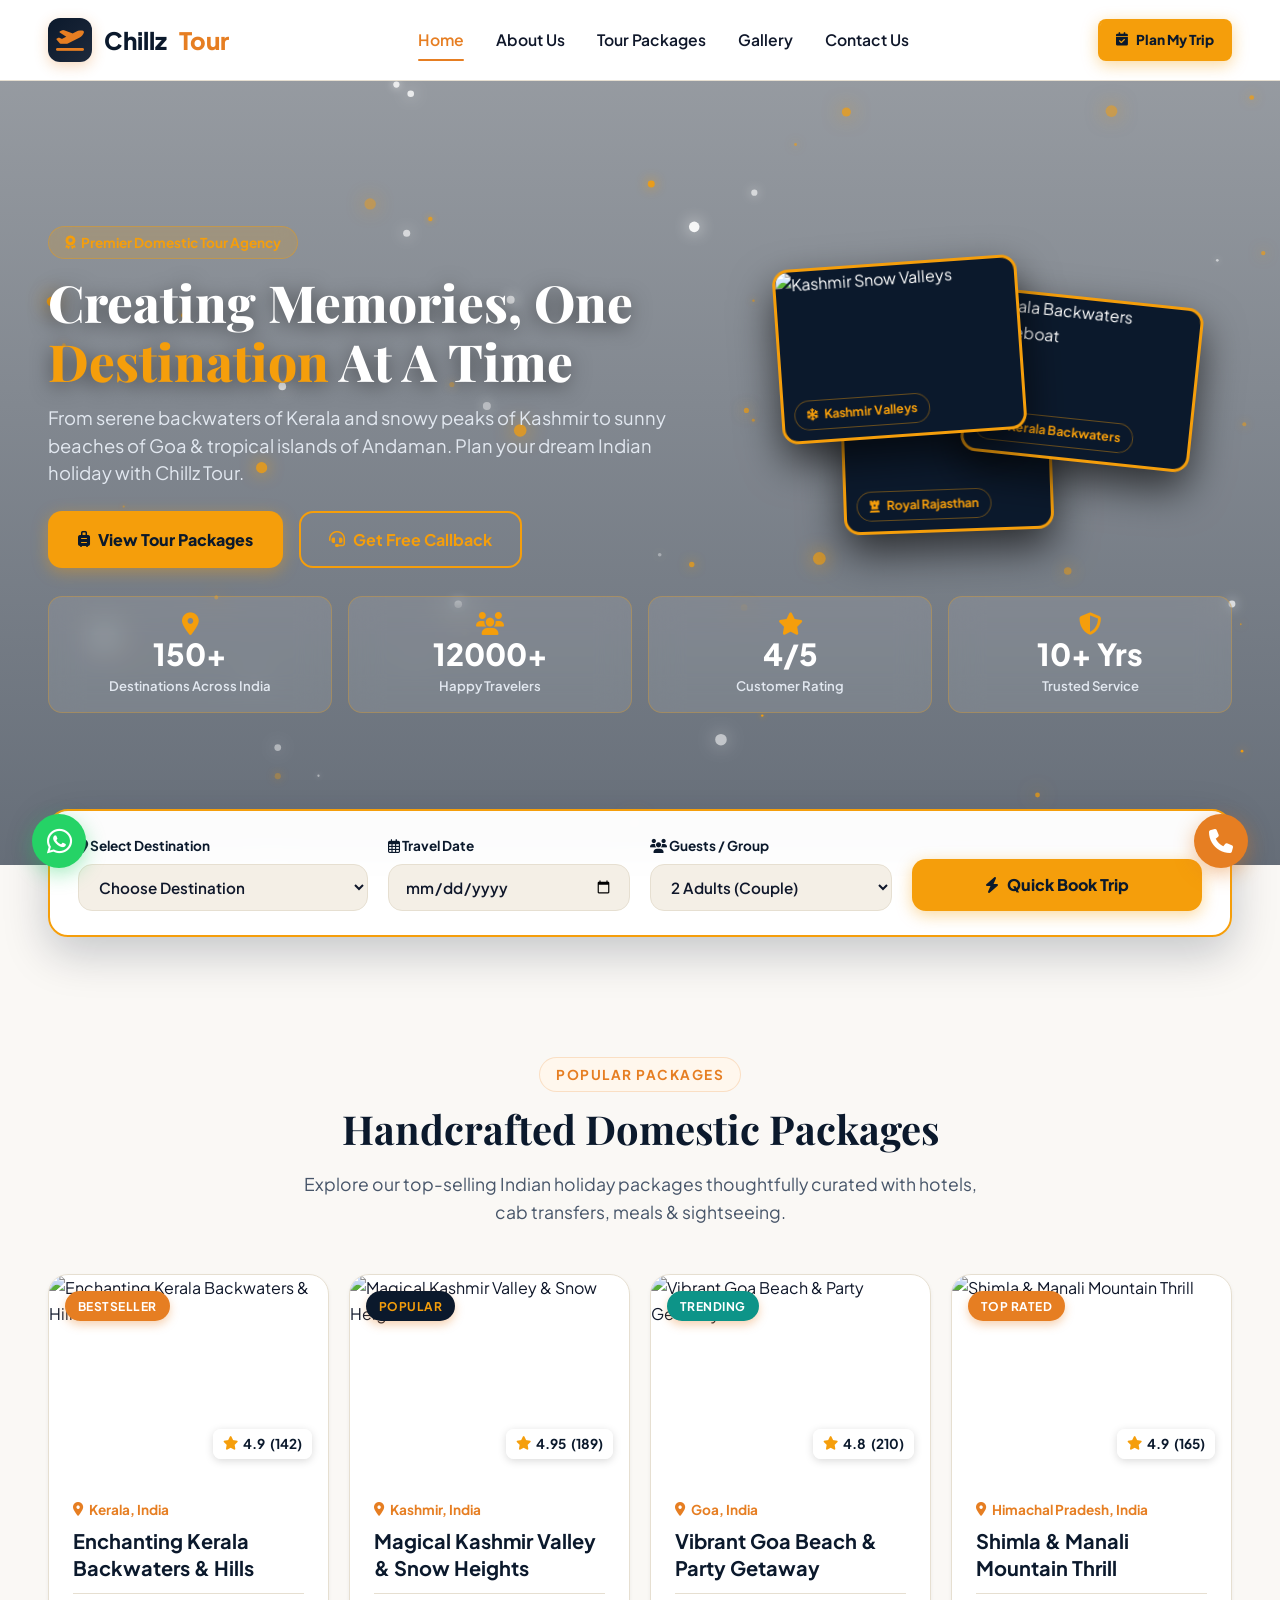
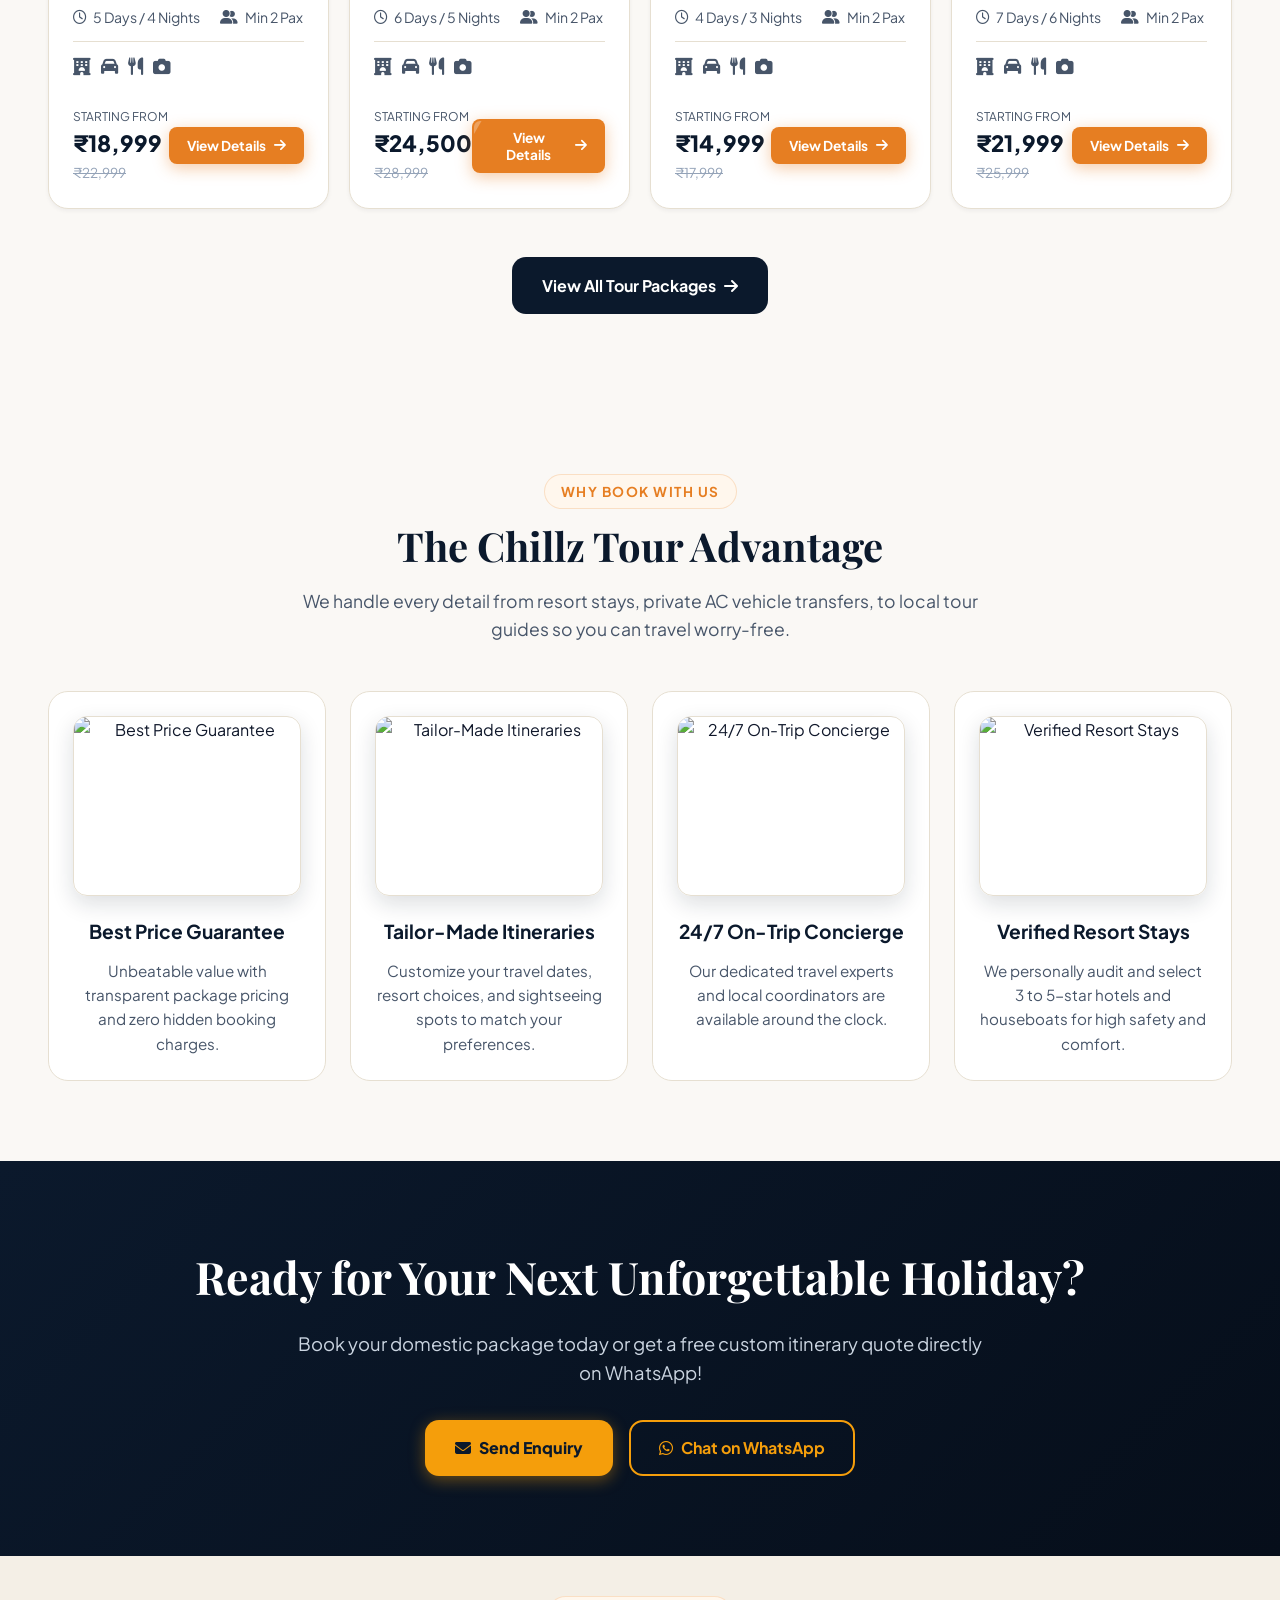
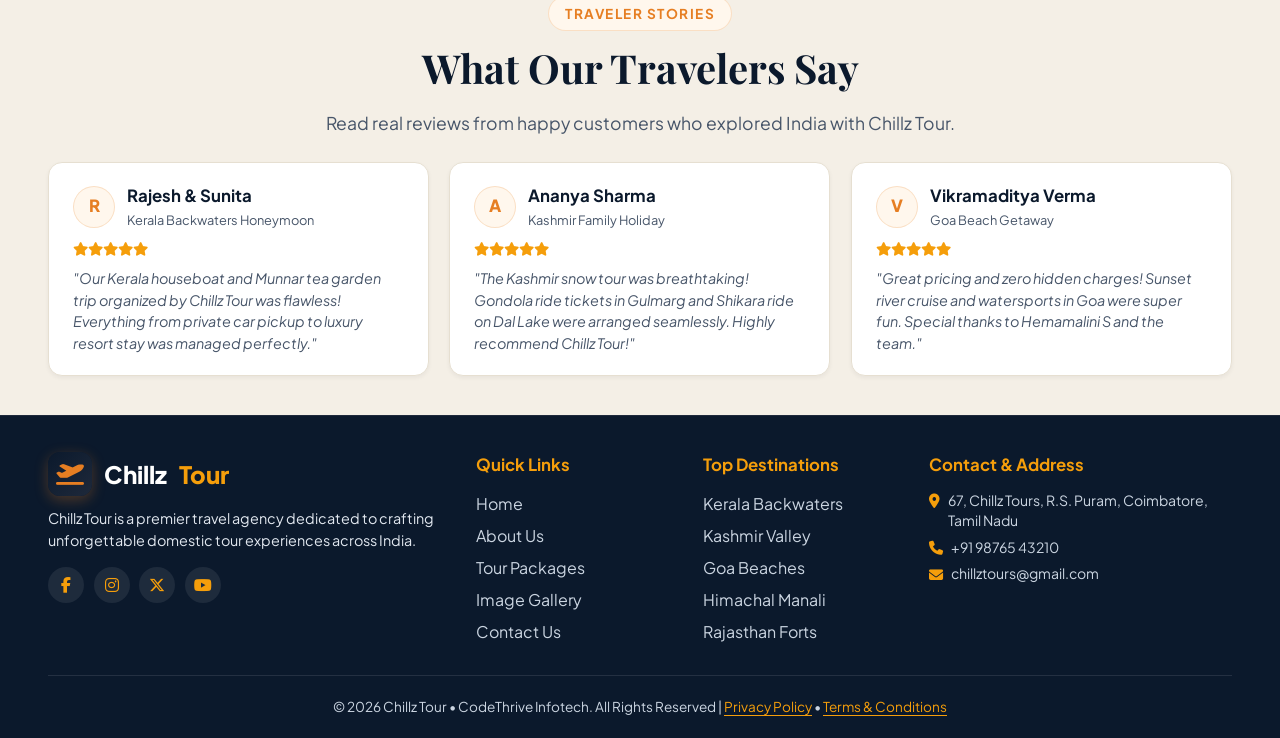
==== index.html @ 06afc02d "Initial commit: Chillz Tour website with responsive mobile layout updates" ====
<!DOCTYPE html>
<html lang="en">
<head>
  <meta charset="UTF-8">
  <meta name="viewport" content="width=device-width, initial-scale=1.0">
  <title>Chillz Tour - Best Travel Agency for Domestic Tour Packages</title>
  <meta name="description" content="Book customized domestic holiday packages in India with Chillz Tour. Explore Kerala, Kashmir, Goa, Himachal, Rajasthan & Andaman with expert guidance and transparent pricing.">
  
  <!-- Font Awesome Icons -->
  <link rel="stylesheet" href="https://cdnjs.cloudflare.com/ajax/libs/font-awesome/6.5.1/css/all.min.css">
  
  <!-- Animate.css for entrance animations -->
  <link rel="stylesheet" href="https://cdnjs.cloudflare.com/ajax/libs/animate.css/4.1.1/animate.min.css">
  
  <!-- AOS (Animate On Scroll) CSS -->
  <link rel="stylesheet" href="https://unpkg.com/aos@2.3.1/dist/aos.css">

  <!-- Stylesheet -->
  <link rel="stylesheet" href="css/styles.css">
</head>
<body>

  <!-- 2-Second Animated 3D Landing Screen / Preloader -->
  <div id="preloader" class="preloader">
    <div class="preloader-3d-bg">
      <div class="orb-3d orb-1"></div>
      <div class="orb-3d orb-2"></div>
      
      <!-- ✈️ Flying Aeroplane across Sky -->
      <div class="anim-sky-airplane">
        <i class="fa-solid fa-plane-up"></i>
        <div class="airplane-contrail"></div>
      </div>
    </div>

    <div class="preloader-content 3d-content-box">
      <!-- 3D Rotating Compass Emblem -->
      <div class="preloader-3d-emblem">
        <div class="ring-3d ring-1"></div>
        <div class="ring-3d ring-2"></div>
        <div class="preloader-icon-3d">
          <i class="fa-solid fa-compass"></i>
        </div>
      </div>

      <!-- Main Company Name Branding -->
      <div class="preloader-brand 3d-brand-text">Chillz<span>Tours</span></div>
      <div class="preloader-company-badge">
        <i class="fa-solid fa-award"></i> Chillz Tours Domestic Travel Agency
      </div>
      <p class="preloader-tagline">Crafting Incredible Domestic Holiday Experiences Across India</p>

      <!-- 3D Floating Mini Destination Badges -->
      <div class="preloader-3d-badges">
        <span class="badge-3d badge-kerala"><i class="fa-solid fa-water"></i> Kerala</span>
        <span class="badge-3d badge-kashmir"><i class="fa-solid fa-snowflake"></i> Kashmir</span>
        <span class="badge-3d badge-goa"><i class="fa-solid fa-umbrella-beach"></i> Goa</span>
      </div>

      <!-- 🚆 Train & 🏍️ Bike Travel Animations Track -->
      <div class="travel-anim-track">
        <!-- Moving Indian Express Train -->
        <div class="anim-train-wrapper">
          <div class="anim-train">
            <i class="fa-solid fa-train-subway"></i>
            <i class="fa-solid fa-train"></i>
            <i class="fa-solid fa-train"></i>
          </div>
          <div class="rail-line"></div>
        </div>

        <!-- Riding Tourist Bike -->
        <div class="anim-bike-wrapper">
          <div class="anim-bike">
            <i class="fa-solid fa-motorcycle"></i>
          </div>
          <div class="road-line"></div>
        </div>
      </div>

      <!-- 2-Second Animated Progress Bar & Percentage Counter -->
      <div class="preloader-bar-wrapper">
        <div class="preloader-bar"></div>
      </div>
      <div class="preloader-status">
        <span id="preloaderPercent">0%</span>
      </div>
    </div>
  </div>


  <!-- Sticky Navbar -->
  <header class="header">
    <div class="container navbar">
      <a href="index.html" class="brand-logo">
        <div class="brand-icon"><i class="fa-solid fa-plane-departure"></i></div>
        Chillz<span>Tour</span>
      </a>

      <nav class="nav-links">
        <a href="index.html" class="nav-link active">Home</a>
        <a href="about.html" class="nav-link">About Us</a>
        <a href="packages.html" class="nav-link">Tour Packages</a>
        <a href="gallery.html" class="nav-link">Gallery</a>
        <a href="contact.html" class="nav-link">Contact Us</a>
      </nav>

      <div class="nav-cta">
        <a href="contact.html" class="btn btn-accent btn-sm"><i class="fa-solid fa-calendar-check"></i> Plan My Trip</a>
      </div>

      <button class="mobile-toggle" aria-label="Toggle menu">
        <i class="fa-solid fa-bars"></i>
      </button>
    </div>
  </header>

  <!-- Hero Section with Animated Entrances & 3D Interactive Visual Showcase -->
  <section class="hero" id="hero3DSection">
    <!-- 3D Ambient Canvas Matrix Background -->
    <canvas id="hero3DCanvas" class="hero-3d-canvas"></canvas>

    <div class="container" style="position: relative; z-index: 2;">
      <div class="hero-grid">
        <div class="hero-content">
          <div class="hero-badge animate__animated animate__fadeInDown">
            <i class="fa-solid fa-award"></i> Premier Domestic Tour Agency
          </div>
          <h1 class="hero-title animate__animated animate__fadeInUp">Creating Memories, One <span>Destination</span> At A Time</h1>
          <p class="hero-description animate__animated animate__fadeInUp animate__delay-1s">From serene backwaters of Kerala and snowy peaks of Kashmir to sunny beaches of Goa & tropical islands of Andaman. Plan your dream Indian holiday with Chillz Tour.</p>
          <div class="hero-actions animate__animated animate__zoomIn animate__delay-1s">
            <a href="packages.html" class="btn btn-accent btn-lg"><i class="fa-solid fa-suitcase-rolling"></i> View Tour Packages</a>
            <a href="contact.html" class="btn btn-outline btn-lg"><i class="fa-solid fa-headset"></i> Get Free Callback</a>
          </div>
        </div>

        <!-- Hero Right-side Floating Destination Image Cards (Distinct Indian Places) -->
        <div class="hero-media animate__animated animate__fadeInRight animate__delay-1s">
          <div class="hero-card-stack">
            <div class="hero-img-card hero-img-card-1">
              <img src="https://images.unsplash.com/photo-1595815771614-ade9d652a65d?auto=format&fit=crop&w=600&q=80" alt="Kashmir Snow Valleys" loading="eager" fetchpriority="high">
              <div class="hero-img-badge"><i class="fa-solid fa-snowflake"></i> Kashmir Valleys</div>
            </div>
            <div class="hero-img-card hero-img-card-2">
              <img src="https://images.unsplash.com/photo-1602216056096-3b40cc0c9944?auto=format&fit=crop&w=600&q=80" alt="Kerala Backwaters Houseboat" loading="eager" fetchpriority="high">
              <div class="hero-img-badge"><i class="fa-solid fa-water"></i> Kerala Backwaters</div>
            </div>
            <div class="hero-img-card hero-img-card-3">
              <img src="https://images.unsplash.com/photo-1477587458883-47145ed94245?auto=format&fit=crop&w=600&q=80" alt="Royal Rajasthan Palaces" loading="eager" fetchpriority="high">
              <div class="hero-img-badge"><i class="fa-solid fa-chess-rook"></i> Royal Rajasthan</div>
            </div>
          </div>
        </div>
      </div>

      <!-- Embedded Glassmorphism Stats Cards with AOS Staggered Delays -->
      <div class="hero-stats-grid">
        <div class="hero-stat-card" data-aos="fade-up" data-aos-delay="100">
          <i class="fa-solid fa-location-dot hero-stat-icon"></i>
          <div class="stat-number hero-stat-number" data-count="150" data-suffix="+">0</div>
          <div class="hero-stat-label">Destinations Across India</div>
        </div>
        <div class="hero-stat-card" data-aos="fade-up" data-aos-delay="200">
          <i class="fa-solid fa-users hero-stat-icon"></i>
          <div class="stat-number hero-stat-number" data-count="12000" data-suffix="+">0</div>
          <div class="hero-stat-label">Happy Travelers</div>
        </div>
        <div class="hero-stat-card" data-aos="fade-up" data-aos-delay="300">
          <i class="fa-solid fa-star hero-stat-icon"></i>
          <div class="stat-number hero-stat-number" data-count="4" data-suffix="/5">0</div>
          <div class="hero-stat-label">Customer Rating</div>
        </div>
        <div class="hero-stat-card" data-aos="fade-up" data-aos-delay="400">
          <i class="fa-solid fa-shield-halved hero-stat-icon"></i>
          <div class="stat-number hero-stat-number" data-count="10" data-suffix="+ Yrs">0</div>
          <div class="hero-stat-label">Trusted Service</div>
        </div>
      </div>
    </div>
  </section>

  <!-- Quick Booking & Trip Search Bar (Directly Below Hero Section) -->
  <section class="quick-booking-section">
    <div class="container">
      <div class="booking-bar-card" data-aos="fade-up">
        <form id="quickBookingForm" class="booking-bar-form">
          <div class="booking-form-item">
            <label><i class="fa-solid fa-location-dot"></i> Select Destination</label>
            <select id="quickDestSelect" required>
              <option value="">Choose Destination</option>
              <option value="kerala">Kerala Backwaters</option>
              <option value="kashmir">Kashmir Valleys</option>
              <option value="goa">Goa Beaches</option>
              <option value="himachal">Himachal Pradesh</option>
              <option value="rajasthan">Royal Rajasthan</option>
              <option value="andaman">Andaman Islands</option>
            </select>
          </div>

          <div class="booking-form-item">
            <label><i class="fa-regular fa-calendar-days"></i> Travel Date</label>
            <input type="date" id="quickTravelDate" required>
          </div>

          <div class="booking-form-item">
            <label><i class="fa-solid fa-users"></i> Guests / Group</label>
            <select id="quickGuestsSelect">
              <option value="2">2 Adults (Couple)</option>
              <option value="4">Family (3 - 5 Guests)</option>
              <option value="6">Group (6+ Guests)</option>
              <option value="1">Solo Traveler</option>
            </select>
          </div>

          <div class="booking-form-item booking-btn-wrapper">
            <button type="submit" class="btn btn-accent btn-lg w-100">
              <i class="fa-solid fa-bolt"></i> Quick Book Trip
            </button>
          </div>
        </form>
      </div>
    </div>
  </section>

  <!-- Featured Tour Packages Section -->
  <section class="section">
    <div class="container">
      <div class="text-center" data-aos="fade-up">
        <span class="section-tag">Popular Packages</span>
        <h2 class="section-title">Handcrafted Domestic Packages</h2>
        <p class="section-subtitle">Explore our top-selling Indian holiday packages thoughtfully curated with hotels, cab transfers, meals & sightseeing.</p>
      </div>

      <div class="packages-grid" id="featuredPackagesGrid">
        <!-- Rendered dynamically by main.js with staggered AOS delays -->
      </div>

      <div class="text-center" style="margin-top: 3rem;" data-aos="fade-up">
        <a href="packages.html" class="btn btn-secondary btn-lg">View All Tour Packages <i class="fa-solid fa-arrow-right"></i></a>
      </div>
    </div>
  </section>

  <!-- Why Choose Chillz Tour -->
  <section class="section">
    <div class="container">
      <div class="text-center" data-aos="fade-up">
        <span class="section-tag">Why Book With Us</span>
        <h2 class="section-title">The Chillz Tour Advantage</h2>
        <p class="section-subtitle">We handle every detail from resort stays, private AC vehicle transfers, to local tour guides so you can travel worry-free.</p>
      </div>

      <div class="features-grid">
        <div class="feature-card" data-aos="fade-up" data-aos-delay="100">
          <div class="feature-img-box">
            <img src="https://images.unsplash.com/photo-1554224155-8d04cb21cd6c?auto=format&fit=crop&w=600&q=80" alt="Best Price Guarantee">
          </div>
          <h3 class="feature-title">Best Price Guarantee</h3>
          <p class="feature-desc">Unbeatable value with transparent package pricing and zero hidden booking charges.</p>
        </div>

        <div class="feature-card" data-aos="fade-up" data-aos-delay="200">
          <div class="feature-img-box">
            <img src="https://images.unsplash.com/photo-1488646953014-85cb44e25828?auto=format&fit=crop&w=600&q=80" alt="Tailor-Made Itineraries">
          </div>
          <h3 class="feature-title">Tailor-Made Itineraries</h3>
          <p class="feature-desc">Customize your travel dates, resort choices, and sightseeing spots to match your preferences.</p>
        </div>

        <div class="feature-card" data-aos="fade-up" data-aos-delay="300">
          <div class="feature-img-box">
            <img src="https://images.unsplash.com/photo-1534536281715-e28d76689b4d?auto=format&fit=crop&w=600&q=80" alt="24/7 On-Trip Concierge">
          </div>
          <h3 class="feature-title">24/7 On-Trip Concierge</h3>
          <p class="feature-desc">Our dedicated travel experts and local coordinators are available around the clock.</p>
        </div>

        <div class="feature-card" data-aos="fade-up" data-aos-delay="400">
          <div class="feature-img-box">
            <img src="https://images.unsplash.com/photo-1566073771259-6a8506099945?auto=format&fit=crop&w=600&q=80" alt="Verified Resort Stays">
          </div>
          <h3 class="feature-title">Verified Resort Stays</h3>
          <p class="feature-desc">We personally audit and select 3 to 5-star hotels and houseboats for high safety and comfort.</p>
        </div>
      </div>
    </div>
  </section>

  <!-- Call to Action Banner -->
  <section class="section" style="background: linear-gradient(135deg, var(--royal-navy) 0%, #060e1a 100%); color: #fff;">
    <div class="container text-center" data-aos="zoom-in">
      <h2 style="font-family: var(--font-serif); font-size: 2.8rem; margin-bottom: 1rem;">Ready for Your Next Unforgettable Holiday?</h2>
      <p style="font-size: 1.15rem; color: #cbd5e1; max-width: 700px; margin: 0 auto 2rem auto;">Book your domestic package today or get a free custom itinerary quote directly on WhatsApp!</p>
      <div style="display: flex; gap: 1rem; justify-content: center; flex-wrap: wrap;">
        <a href="contact.html" class="btn btn-accent btn-lg"><i class="fa-solid fa-envelope"></i> Send Enquiry</a>
        <a href="https://wa.me/919876543210?text=Hi%20Chillz%20Tour,%20I%20want%20to%20enquire%20about%20a%20domestic%20tour%20package." target="_blank" class="btn btn-outline btn-lg">
          <i class="fa-brands fa-whatsapp"></i> Chat on WhatsApp
        </a>
      </div>
    </div>
  </section>

  <!-- Testimonials Section (Customer Reviews - Positioned Directly Above Footer) -->
  <section class="section bg-alt reviews-section">
    <div class="container">
      <div class="text-center" data-aos="fade-up">
        <span class="section-tag">Traveler Stories</span>
        <h2 class="section-title">What Our Travelers Say</h2>
        <p class="section-subtitle">Read real reviews from happy customers who explored India with Chillz Tour.</p>
      </div>

      <div class="testimonials-grid">
        <div class="testimonial-card" data-aos="fade-up" data-aos-delay="100">
          <div class="testimonial-user">
            <div class="testimonial-avatar">R</div>
            <div>
              <h4 style="font-size: 1.05rem; font-weight: 700; color: var(--royal-navy);">Rajesh & Sunita</h4>
              <p style="font-size: 0.8rem; color: var(--text-muted);">Kerala Backwaters Honeymoon</p>
            </div>
          </div>
          <div class="testimonial-stars">
            <i class="fa-solid fa-star"></i><i class="fa-solid fa-star"></i><i class="fa-solid fa-star"></i><i class="fa-solid fa-star"></i><i class="fa-solid fa-star"></i>
          </div>
          <p class="testimonial-text">"Our Kerala houseboat and Munnar tea garden trip organized by Chillz Tour was flawless! Everything from private car pickup to luxury resort stay was managed perfectly."</p>
        </div>

        <div class="testimonial-card" data-aos="fade-up" data-aos-delay="200">
          <div class="testimonial-user">
            <div class="testimonial-avatar">A</div>
            <div>
              <h4 style="font-size: 1.05rem; font-weight: 700; color: var(--royal-navy);">Ananya Sharma</h4>
              <p style="font-size: 0.8rem; color: var(--text-muted);">Kashmir Family Holiday</p>
            </div>
          </div>
          <div class="testimonial-stars">
            <i class="fa-solid fa-star"></i><i class="fa-solid fa-star"></i><i class="fa-solid fa-star"></i><i class="fa-solid fa-star"></i><i class="fa-solid fa-star"></i>
          </div>
          <p class="testimonial-text">"The Kashmir snow tour was breathtaking! Gondola ride tickets in Gulmarg and Shikara ride on Dal Lake were arranged seamlessly. Highly recommend Chillz Tour!"</p>
        </div>

        <div class="testimonial-card" data-aos="fade-up" data-aos-delay="300">
          <div class="testimonial-user">
            <div class="testimonial-avatar">V</div>
            <div>
              <h4 style="font-size: 1.05rem; font-weight: 700; color: var(--royal-navy);">Vikramaditya Verma</h4>
              <p style="font-size: 0.8rem; color: var(--text-muted);">Goa Beach Getaway</p>
            </div>
          </div>
          <div class="testimonial-stars">
            <i class="fa-solid fa-star"></i><i class="fa-solid fa-star"></i><i class="fa-solid fa-star"></i><i class="fa-solid fa-star"></i><i class="fa-solid fa-star"></i>
          </div>
          <p class="testimonial-text">"Great pricing and zero hidden charges! Sunset river cruise and watersports in Goa were super fun. Special thanks to Hemamalini S and the team."</p>
        </div>
      </div>
    </div>
  </section>

  <!-- Dual Floating Actions -->
  <a href="https://wa.me/919876543210?text=Hi%20Chillz%20Tour,%20I%20need%20help%20with%20a%20tour%20booking!" target="_blank" class="whatsapp-float" aria-label="Chat on WhatsApp" title="Instant WhatsApp Support">
    <i class="fa-brands fa-whatsapp"></i>
  </a>
  <a href="tel:+919876543210" class="call-float" aria-label="Call Us" title="Call Concierge">
    <i class="fa-solid fa-phone"></i>
  </a>

  <!-- Native Package Detail & Booking Dialog Modal -->
  <dialog id="packageModal" class="package-modal">
    <div class="modal-header">
      <div class="modal-header-overlay"></div>
      <button class="modal-close-btn" onclick="closePackageModal()" aria-label="Close modal"><i class="fa-solid fa-xmark"></i></button>
      <div class="modal-title-box">
        <h3 id="modalPkgTitle" style="font-size: 1.6rem; font-weight: 800;">Package Title</h3>
        <p id="modalPkgLoc" style="color: var(--vanilla-custard); font-size: 0.95rem; font-weight: 600;">Location & Duration</p>
      </div>
    </div>

    <div class="modal-body">
      <div class="modal-tabs">
        <button class="modal-tab-btn active" data-tab="overview"><i class="fa-solid fa-circle-info"></i> Overview</button>
        <button class="modal-tab-btn" data-tab="itinerary"><i class="fa-solid fa-route"></i> Day-wise Plan</button>
        <button class="modal-tab-btn" data-tab="inclusions"><i class="fa-solid fa-list-check"></i> Inclusions</button>
        <button class="modal-tab-btn" data-tab="book"><i class="fa-solid fa-calendar-check"></i> Book Now</button>
      </div>

      <!-- Tab 1: Overview -->
      <div id="tab-overview" class="modal-tab-content active">
        <p id="modalPkgOverviewText" style="color: var(--text-muted); font-size: 1.05rem; margin-bottom: 1.5rem;"></p>
        <div class="modal-deal-box" style="background: var(--bg-alt); padding: 1.25rem; border-radius: var(--radius-md); display: flex; align-items: center; justify-content: space-between;">
          <div>
            <span style="font-size: 0.85rem; color: var(--text-muted);">Special Deal Price</span>
            <div id="modalPkgPriceDisplay" style="font-size: 1.8rem; font-weight: 800; color: var(--dark-amethyst);"></div>
          </div>
          <button class="btn btn-primary" onclick="switchToPackageModalTab('book')">Proceed to Booking</button>
        </div>
      </div>

      <!-- Tab 2: Day-wise Plan -->
      <div id="tab-itinerary" class="modal-tab-content">
        <div id="modalPkgItinerary"></div>
      </div>

      <!-- Tab 3: Inclusions & Exclusions -->
      <div id="tab-inclusions" class="modal-tab-content">
        <div class="modal-inclusions-grid" style="display: grid; grid-template-columns: 1fr 1fr; gap: 1.5rem;">
          <div>
            <h4 style="color: var(--success); margin-bottom: 0.75rem;"><i class="fa-solid fa-check"></i> What's Included</h4>
            <ul id="modalPkgInclusions"></ul>
          </div>
          <div>
            <h4 style="color: var(--danger); margin-bottom: 0.75rem;"><i class="fa-solid fa-xmark"></i> What's Excluded</h4>
            <ul id="modalPkgExclusions"></ul>
          </div>
        </div>
      </div>

      <!-- Tab 4: Booking Form -->
      <div id="tab-book" class="modal-tab-content">
        <div class="modal-booking-box">
          <h4 style="font-size: 1.2rem; font-weight: 700; margin-bottom: 1rem; color: var(--secondary);">Quick Package Booking & Enquiry</h4>
          <form onsubmit="handleModalBookingSubmit(event)">
            <input type="hidden" id="modalBookingPkgName" name="pkgName">
            <div class="form-row">
              <div class="form-group">
                <label>Full Name *</label>
                <input type="text" name="name" class="form-control" placeholder="John Doe" required>
              </div>
              <div class="form-group">
                <label>Phone Number *</label>
                <input type="tel" name="phone" class="form-control" placeholder="+91 9876543210" required>
              </div>
            </div>
            <div class="form-row">
              <div class="form-group">
                <label>Email Address *</label>
                <input type="email" name="email" class="form-control" placeholder="john@example.com" required>
              </div>
              <div class="form-group">
                <label>Preferred Travel Date *</label>
                <input type="date" name="travelDate" class="form-control" required>
              </div>
            </div>
            <div class="form-group">
              <label>Number of Travelers *</label>
              <select name="travelers" class="form-control" onchange="updateModalBookingAmount()" oninput="updateModalBookingAmount()">
                <option value="1">1 Person (Solo Traveler)</option>
                <option value="2" selected>2 Persons (Couple)</option>
                <option value="3">3 Persons</option>
                <option value="4">4 Persons (Family Group)</option>
                <option value="5">5 Persons</option>
                <option value="6">6 Persons (Group)</option>
                <option value="8">8 Persons</option>
                <option value="10">10 Persons (Large Group)</option>
              </select>
            </div>

            <!-- Dynamic Live Amount Calculation Card -->
            <div class="booking-amount-box">
              <div>
                <span style="font-size: 0.78rem; font-weight: 700; text-transform: uppercase; letter-spacing: 0.5px; color: var(--text-muted); display: block;">Total Calculated Amount</span>
                <span style="font-size: 0.85rem; color: var(--saffron-gold); font-weight: 700;" class="modalAmountDetails">₹0 × 2 Persons</span>
              </div>
              <div style="font-size: 1.65rem; font-weight: 800; color: var(--royal-navy);" class="modalTotalAmountDisplay">
                ₹0
              </div>
            </div>

            <button type="submit" class="btn btn-primary btn-lg" style="width: 100%;">
              <i class="fa-brands fa-whatsapp"></i> Confirm & Connect on WhatsApp
            </button>
          </form>
        </div>
      </div>
    </div>
  </dialog>

  <!-- Footer -->
  <footer class="footer">
    <div class="container">
      <div class="footer-grid" data-aos="fade-up">
        <div class="footer-brand">
          <a href="index.html" class="brand-logo">
            <div class="brand-icon"><i class="fa-solid fa-plane-departure"></i></div>
            Chillz<span>Tour</span>
          </a>
          <p class="footer-text">Chillz Tour is a premier travel agency dedicated to crafting unforgettable domestic tour experiences across India.</p>
          <div class="social-links">
            <a href="#" class="social-icon" aria-label="Facebook"><i class="fa-brands fa-facebook-f"></i></a>
            <a href="#" class="social-icon" aria-label="Instagram"><i class="fa-brands fa-instagram"></i></a>
            <a href="#" class="social-icon" aria-label="Twitter"><i class="fa-brands fa-x-twitter"></i></a>
            <a href="#" class="social-icon" aria-label="YouTube"><i class="fa-brands fa-youtube"></i></a>
          </div>
        </div>

        <div>
          <h4 class="footer-heading">Quick Links</h4>
          <ul class="footer-links">
            <li><a href="index.html">Home</a></li>
            <li><a href="about.html">About Us</a></li>
            <li><a href="packages.html">Tour Packages</a></li>
            <li><a href="gallery.html">Image Gallery</a></li>
            <li><a href="contact.html">Contact Us</a></li>
          </ul>
        </div>

        <div>
          <h4 class="footer-heading">Top Destinations</h4>
          <ul class="footer-links">
            <li><a href="packages.html?dest=kerala">Kerala Backwaters</a></li>
            <li><a href="packages.html?dest=kashmir">Kashmir Valley</a></li>
            <li><a href="packages.html?dest=goa">Goa Beaches</a></li>
            <li><a href="packages.html?dest=himachal">Himachal Manali</a></li>
            <li><a href="packages.html?dest=rajasthan">Rajasthan Forts</a></li>
          </ul>
        </div>

        <div>
          <h4 class="footer-heading">Contact & Address</h4>
          <ul class="footer-contact-list">
            <li><i class="fa-solid fa-location-dot"></i> 67, Chillz Tours, R.S. Puram, Coimbatore, Tamil Nadu</li>
            <li><i class="fa-solid fa-phone"></i> +91 98765 43210</li>
            <li><i class="fa-solid fa-envelope"></i> chillztours@gmail.com</li>
            
          </ul>
        </div>
      </div>

      <div class="footer-bottom">
        <p>&copy; 2026 Chillz Tour • CodeThrive Infotech. All Rights Reserved | <a href="#" onclick="openPolicyModal('privacy'); return false;">Privacy Policy</a> • <a href="#" onclick="openPolicyModal('terms'); return false;">Terms & Conditions</a></p>
      </div>
    </div>
  </footer>

  <!-- AOS (Animate On Scroll) JS Script -->
  <script src="https://unpkg.com/aos@2.3.1/dist/aos.js"></script>

  <!-- Custom Scripts -->
  <script src="js/packages-data.js"></script>
  <script src="js/main.js"></script>
</body>
</html>
---- css/styles.css ----
/* 
  Chillz Tour - Royal Indian Travel Theme
  Colors: Deep Royal Navy (#0b192c), Royal Saffron Gold (#e67e22), Emerald Teal (#0d9488), Warm Sunset Gold (#f59e0b)
  Author: Hemamalini S (CODETHRIVE INFOTECH)
*/

@import url('https://fonts.googleapis.com/css2?family=Plus+Jakarta+Sans:wght@300;400;500;600;700;800&family=Playfair+Display:wght@600;700;800&display=swap');

:root {
  /* Classic Indian Travel Palette */
  --royal-navy: #0b192c;
  --saffron-gold: #e67e22;
  --saffron-hover: #d35400;
  --emerald-teal: #0d9488;
  --sunset-gold: #f59e0b;
  --slate-dark: #1e293b;
  
  /* Semantic Tokens */
  --primary: #0b192c;
  --primary-hover: #1e293b;
  --primary-light: #fef3c7;
  --secondary: #1e293b;
  --accent: #e67e22;
  --accent-hover: #d35400;
  --accent-light: #fff7ed;
  --slate: #475569;

  --success: #10b981;
  --danger: #ef4444;
  --warning: #f59e0b;
  
  --bg-main: #faf8f5;
  --bg-card: #ffffff;
  --bg-alt: #f4efe6;
  
  --text-dark: #0f172a;
  --text-muted: #475569;
  --text-light: #94a3b8;
  --text-white: #ffffff;

  --border: #e6dfd1;
  --border-focus: #e67e22;
  
  --radius-sm: 8px;
  --radius-md: 14px;
  --radius-lg: 20px;
  --radius-full: 9999px;
  
  --shadow-sm: 0 2px 4px rgba(11, 25, 44, 0.05);
  --shadow-md: 0 10px 25px -5px rgba(230, 126, 34, 0.15), 0 8px 10px -6px rgba(11, 25, 44, 0.05);
  --shadow-lg: 0 25px 50px -12px rgba(11, 25, 44, 0.25);
  
  --font-sans: 'Plus Jakarta Sans', -apple-system, BlinkMacSystemFont, sans-serif;
  --font-serif: 'Playfair Display', Georgia, serif;

  --transition: all 0.35s cubic-bezier(0.4, 0, 0.2, 1);
}

/* Reset & Base */
*, *::before, *::after {
  box-sizing: border-box;
  margin: 0;
  padding: 0;
}

html {
  scroll-behavior: smooth;
  font-size: 16px;
}

body {
  font-family: var(--font-sans);
  background-color: var(--bg-main);
  color: var(--text-dark);
  line-height: 1.6;
  overflow-x: hidden;
}

a {
  color: inherit;
  text-decoration: none;
  transition: var(--transition);
}

img {
  max-width: 100%;
  height: auto;
  display: block;
}

ul, ol {
  list-style: none;
}

button, input, select, textarea {
  font-family: inherit;
  font-size: inherit;
  border: none;
  outline: none;
}

button {
  cursor: pointer;
}

.container {
  width: 95%;
  max-width: 1480px;
  margin: 0 auto;
  padding: 0 1rem;
}

@media (max-width: 768px) {
  .container {
    width: 100% !important;
    max-width: 100% !important;
    padding: 0 0.5rem !important;
  }
}

@media (max-width: 576px) {
  .container {
    width: 100% !important;
    max-width: 100% !important;
    padding: 0 0.35rem !important;
  }
}

@media (min-width: 1600px) {
  .container {
    max-width: 1560px;
  }
}

/* Typography Helpers */
.section-tag {
  display: inline-block;
  font-size: 0.85rem;
  font-weight: 700;
  text-transform: uppercase;
  letter-spacing: 1.5px;
  color: var(--saffron-gold);
  background: #fff7ed;
  border: 1px solid rgba(230, 126, 34, 0.2);
  padding: 0.35rem 1rem;
  border-radius: var(--radius-full);
  margin-bottom: 0.75rem;
  transition: var(--transition);
}

.section-tag:hover {
  transform: scale(1.05);
  background: var(--saffron-gold);
  color: #ffffff;
}

.section-title {
  font-family: var(--font-serif);
  font-size: 2.5rem;
  font-weight: 700;
  color: var(--royal-navy);
  line-height: 1.25;
  margin-bottom: 1rem;
}

.section-subtitle {
  font-size: 1.1rem;
  color: var(--text-muted);
  max-width: 680px;
  margin: 0 auto 3rem auto;
}

@media (max-width: 576px) {
  .section-title {
    font-size: 1.75rem;
    margin-bottom: 0.4rem;
  }

  .section-subtitle {
    font-size: 0.92rem;
    margin-bottom: 1.5rem;
  }
}

.text-center {
  text-align: center;
}

/* Top Announcement Header Bar */
.top-bar {
  display: none !important;
}

/* Header & Navbar */
.header {
  position: sticky;
  top: 0;
  left: 0;
  width: 100%;
  z-index: 1000;
  background: rgba(255, 255, 255, 0.96);
  backdrop-filter: blur(12px);
  -webkit-backdrop-filter: blur(12px);
  border-bottom: 1px solid var(--border);
  transition: var(--transition);
}

.navbar {
  display: flex;
  align-items: center;
  justify-content: space-between;
  height: 80px;
}

.brand-logo {
  display: flex;
  align-items: center;
  gap: 0.75rem;
  font-size: 1.5rem;
  font-weight: 800;
  color: var(--royal-navy);
}

.brand-icon {
  width: 44px;
  height: 44px;
  background: linear-gradient(135deg, var(--royal-navy), var(--slate-dark));
  border-radius: 12px;
  display: flex;
  align-items: center;
  justify-content: center;
  color: var(--saffron-gold);
  font-size: 1.4rem;
  box-shadow: 0 4px 14px rgba(230, 126, 34, 0.3);
  transition: transform 0.4s ease;
}

.brand-logo:hover .brand-icon {
  transform: rotate(15deg) scale(1.08);
}

.brand-logo span {
  color: var(--saffron-gold);
}

.nav-links {
  display: flex;
  align-items: center;
  gap: 2rem;
}

.nav-link {
  font-size: 0.98rem;
  font-weight: 600;
  color: var(--text-dark);
  position: relative;
  padding: 0.5rem 0;
}

.nav-link:hover, .nav-link.active {
  color: var(--saffron-gold);
}

.nav-link::after {
  content: '';
  position: absolute;
  bottom: 0;
  left: 50%;
  width: 0%;
  height: 2px;
  background: var(--saffron-gold);
  border-radius: 2px;
  transition: var(--transition);
  transform: translateX(-50%);
}

.nav-link:hover::after, .nav-link.active::after {
  width: 100%;
}

.nav-cta {
  display: flex;
  align-items: center;
  gap: 1rem;
}

.mobile-toggle {
  display: none;
  font-size: 1.5rem;
  background: transparent;
  color: var(--text-dark);
}

/* Mobile Nav Drawer */
@media (max-width: 991px) {
  .top-bar-info span:nth-child(2) {
    display: none;
  }

  .mobile-toggle {
    display: block;
  }

  .nav-links {
    position: fixed;
    top: 80px;
    left: -100%;
    width: 100%;
    height: calc(100vh - 80px);
    background: #ffffff;
    flex-direction: column;
    padding: 2.5rem 2rem;
    gap: 1.5rem;
    align-items: flex-start;
    transition: var(--transition);
    box-shadow: var(--shadow-lg);
  }

  .nav-links.active {
    left: 0;
  }

  .nav-cta {
    display: none;
  }
}

/* Button Variants */
.btn {
  position: relative;
  display: inline-flex;
  align-items: center;
  justify-content: center;
  gap: 0.5rem;
  padding: 0.8rem 1.6rem;
  font-size: 0.95rem;
  font-weight: 700;
  border-radius: var(--radius-md);
  transition: var(--transition);
  border: 2px solid transparent;
  overflow: hidden;
  z-index: 1;
}

.btn::after {
  content: '';
  position: absolute;
  top: -50%;
  left: -60%;
  width: 50%;
  height: 200%;
  background: rgba(255, 255, 255, 0.28);
  transform: rotate(30deg);
  transition: transform 0.6s ease;
  pointer-events: none;
}

.btn:hover::after {
  transform: translate(300%, 0) rotate(30deg);
}

.btn-primary {
  background: var(--saffron-gold);
  color: #ffffff;
  box-shadow: 0 4px 16px rgba(230, 126, 34, 0.4);
}

.btn-primary:hover {
  background: var(--saffron-hover);
  color: #ffffff;
  transform: translateY(-3px);
  box-shadow: 0 8px 22px rgba(211, 84, 0, 0.55);
}

.btn-secondary {
  background: var(--royal-navy);
  color: #ffffff;
}

.btn-secondary:hover {
  background: var(--slate-dark);
  transform: translateY(-3px);
  box-shadow: 0 8px 22px rgba(11, 25, 44, 0.4);
}

.btn-accent {
  background: var(--sunset-gold);
  color: var(--royal-navy);
  font-weight: 800;
  box-shadow: 0 4px 16px rgba(245, 158, 11, 0.4);
}

.btn-accent:hover {
  background: #d97706;
  color: #ffffff;
  transform: translateY(-3px);
  box-shadow: 0 8px 22px rgba(217, 119, 6, 0.55);
}

.btn-outline {
  background: transparent;
  border-color: var(--sunset-gold);
  color: var(--sunset-gold);
}

.btn-outline:hover {
  background: var(--sunset-gold);
  color: var(--royal-navy);
  transform: translateY(-3px);
}

.btn-sm {
  padding: 0.5rem 1rem;
  font-size: 0.85rem;
  border-radius: var(--radius-sm);
}

.btn-lg {
  padding: 0.85rem 1.75rem;
  font-size: 1rem;
}

/* Hero Section - Desktop 100% Fit (Royal Navy & Saffron Gold) */
.hero {
  position: relative;
  background: linear-gradient(180deg, rgba(11, 25, 44, 0.42) 0%, rgba(11, 25, 44, 0.62) 100%), 
              url('https://images.unsplash.com/photo-1506461883276-594a12b11cf3?auto=format&fit=crop&w=1920&q=80') center/cover no-repeat;
  color: #ffffff;
  display: flex;
  align-items: center;
  justify-content: center;
  padding: 2.5rem 0;
  box-sizing: border-box;
}

@media (min-width: 992px) {
  .hero {
    height: calc(100vh - 116px);
    max-height: calc(100vh - 116px);
    padding: 1.25rem 0 1.75rem 0;
    overflow: hidden;
  }

  .hero .container {
    height: 100%;
    display: flex;
    flex-direction: column;
    justify-content: center;
  }
}

.hero-content {
  max-width: 840px;
}

.hero-badge {
  display: inline-flex;
  align-items: center;
  gap: 0.4rem;
  background: rgba(245, 158, 11, 0.18);
  backdrop-filter: blur(10px);
  padding: 0.3rem 1rem;
  border-radius: var(--radius-full);
  font-size: 0.85rem;
  font-weight: 700;
  color: var(--sunset-gold);
  border: 1px solid rgba(245, 158, 11, 0.4);
  margin-bottom: 0.85rem;
  animation: pulseGlow 3s infinite ease-in-out;
}

@keyframes pulseGlow {
  0%, 100% { border-color: rgba(245, 158, 11, 0.4); box-shadow: 0 0 0 rgba(245, 158, 11, 0); }
  50% { border-color: var(--sunset-gold); box-shadow: 0 0 15px rgba(245, 158, 11, 0.4); }
}

.hero-title {
  font-family: var(--font-serif);
  font-size: 3.2rem;
  font-weight: 800;
  line-height: 1.15;
  margin-bottom: 0.85rem;
  text-shadow: 0 4px 20px rgba(0, 0, 0, 0.5);
}

@media (min-width: 992px) and (max-height: 800px) {
  .hero-title {
    font-size: 2.65rem;
  }
}

.hero-title span {
  color: var(--sunset-gold);
  position: relative;
  display: inline-block;
}

.hero-description {
  font-size: 1.15rem;
  color: #e2e8f0;
  margin-bottom: 1.5rem;
  font-weight: 400;
  line-height: 1.5;
}

@media (min-width: 992px) and (max-height: 800px) {
  .hero-description {
    font-size: 1.02rem;
    margin-bottom: 1.15rem;
  }
}

.hero-actions {
  display: flex;
  gap: 1rem;
  flex-wrap: wrap;
}

/* Hero 2-Column Grid & Right-Side Image Card Showcase */
.hero-grid {
  display: grid;
  grid-template-columns: 1fr;
  gap: 2rem;
  align-items: center;
}

@media (min-width: 992px) {
  .hero-grid {
    grid-template-columns: 1.15fr 0.85fr;
  }
}

.hero-media {
  position: relative;
  display: flex;
  justify-content: center;
  align-items: center;
}

@media (max-width: 991px) {
  .hero-media {
    display: none;
  }
}

.hero-card-stack {
  position: relative;
  width: 100%;
  max-width: 380px;
  height: 240px;
}

@media (min-width: 1200px) {
  .hero-card-stack {
    max-width: 420px;
    height: 270px;
  }
}

.hero-img-card {
  position: absolute;
  border-radius: 16px;
  overflow: hidden;
  box-shadow: 0 18px 42px rgba(0, 0, 0, 0.65);
  border: 3px solid var(--sunset-gold);
  transition: all 0.4s cubic-bezier(0.165, 0.84, 0.44, 1);
  background: var(--royal-navy);
}

.hero-img-card img {
  width: 100%;
  height: 100%;
  object-fit: cover;
  display: block;
  filter: brightness(1.05) contrast(1.05);
}

.hero-img-card-1 {
  width: 245px;
  height: 175px;
  top: 0;
  left: 0;
  z-index: 3;
  transform: rotate(-4deg);
}

.hero-img-card-2 {
  width: 230px;
  height: 165px;
  top: 35px;
  right: 0;
  z-index: 2;
  transform: rotate(6deg);
}

.hero-img-card-3 {
  width: 210px;
  height: 145px;
  bottom: 0;
  left: 65px;
  z-index: 1;
  transform: rotate(-2deg);
}

.hero-img-card:hover {
  z-index: 10;
  transform: scale(1.1) rotate(0deg);
  border-color: #ffffff;
  box-shadow: 0 24px 50px rgba(245, 158, 11, 0.65);
}

.hero-img-badge {
  position: absolute;
  bottom: 10px;
  left: 10px;
  background: rgba(11, 25, 44, 0.88);
  backdrop-filter: blur(8px);
  color: var(--sunset-gold);
  padding: 0.25rem 0.75rem;
  border-radius: 20px;
  font-size: 0.78rem;
  font-weight: 700;
  border: 1px solid rgba(245, 158, 11, 0.4);
  display: flex;
  align-items: center;
  gap: 0.35rem;
}

/* Glassmorphism Hero Stats Grid */
.hero-stats-grid {
  display: grid;
  grid-template-columns: repeat(4, 1fr);
  gap: 1rem;
  margin-top: 1.75rem;
}

@media (max-width: 991px) {
  .hero-stats-grid {
    grid-template-columns: repeat(2, 1fr);
    gap: 0.75rem;
  }
}

@media (max-width: 576px) {
  .hero-stats-grid {
    grid-template-columns: repeat(2, 1fr);
    gap: 0.6rem;
  }

  .hero-stat-card {
    padding: 0.75rem 0.5rem;
  }

  .hero-stat-number {
    font-size: 1.5rem;
  }

  .hero-stat-label {
    font-size: 0.75rem;
  }
}

.hero-stat-card {
  background: rgba(255, 255, 255, 0.09);
  backdrop-filter: blur(16px);
  -webkit-backdrop-filter: blur(16px);
  border: 1px solid rgba(245, 158, 11, 0.3);
  border-radius: var(--radius-md);
  padding: 1rem 0.75rem;
  text-align: center;
  transition: var(--transition);
}

@media (min-width: 992px) and (max-height: 800px) {
  .hero-stat-card {
    padding: 0.8rem 0.65rem;
  }
}

.hero-stat-card:hover {
  background: rgba(255, 255, 255, 0.18);
  transform: translateY(-6px) scale(1.02);
  border-color: var(--sunset-gold);
  box-shadow: 0 14px 30px rgba(0, 0, 0, 0.45);
}

.hero-stat-icon {
  font-size: 1.4rem;
  color: var(--sunset-gold);
  margin-bottom: 0.25rem;
  transition: transform 0.4s ease;
}

.hero-stat-card:hover .hero-stat-icon {
  transform: scale(1.2) rotate(10deg);
}

.hero-stat-number {
  font-size: 1.9rem;
  font-weight: 800;
  color: #ffffff;
  line-height: 1;
}

.hero-stat-label {
  font-size: 0.82rem;
  color: #e2e8f0;
  font-weight: 600;
  margin-top: 0.3rem;
}

/* Quick Trip Booking & Search Bar (Positioned Directly Below Hero) */
.quick-booking-section {
  position: relative;
  z-index: 25;
  margin-top: -3.5rem;
  margin-bottom: 2.5rem;
}

@media (max-width: 991px) {
  .quick-booking-section {
    margin-top: 1.5rem;
    margin-bottom: 2rem;
  }
}

.booking-bar-card {
  background: rgba(255, 255, 255, 0.98);
  backdrop-filter: blur(16px);
  -webkit-backdrop-filter: blur(16px);
  border-radius: var(--radius-lg);
  padding: 1.5rem 1.75rem;
  box-shadow: 0 16px 45px rgba(11, 25, 44, 0.22);
  border: 2px solid var(--sunset-gold);
}

.booking-bar-form {
  display: grid;
  grid-template-columns: 1.2fr 1fr 1fr 1.2fr;
  gap: 1.25rem;
  align-items: flex-end;
}

@media (max-width: 991px) {
  .booking-bar-form {
    grid-template-columns: 1fr 1fr;
  }
}

@media (max-width: 576px) {
  .booking-bar-form {
    grid-template-columns: 1fr;
  }
}

.booking-form-item label {
  display: block;
  font-size: 0.85rem;
  font-weight: 700;
  color: var(--royal-navy);
  margin-bottom: 0.45rem;
}

.booking-form-item select,
.booking-form-item input {
  width: 100%;
  padding: 0.75rem 1rem;
  border-radius: var(--radius-md);
  border: 1px solid var(--border);
  background: var(--bg-alt);
  font-size: 0.95rem;
  color: var(--text-dark);
  font-weight: 600;
  transition: var(--transition);
}

.booking-form-item select:focus,
.booking-form-item input:focus {
  border-color: var(--saffron-gold);
  background: #ffffff;
  box-shadow: 0 0 0 3px rgba(230, 126, 34, 0.2);
}

.w-100 {
  width: 100%;
}

/* Inner Page Hero Banners with High-Quality Destination Images */
.page-hero {
  position: relative;
  padding: 5.5rem 0;
  color: #ffffff;
  background-size: cover;
  background-position: center;
  background-repeat: no-repeat;
  text-align: center;
}

.page-hero::before {
  content: '';
  position: absolute;
  inset: 0;
  background: linear-gradient(180deg, rgba(11, 25, 44, 0.35) 0%, rgba(11, 25, 44, 0.58) 100%);
  z-index: 1;
}

.page-hero .container {
  position: relative;
  z-index: 2;
}

.page-hero-badge {
  display: inline-flex;
  align-items: center;
  gap: 0.5rem;
  background: rgba(11, 25, 44, 0.75);
  border: 1px solid var(--sunset-gold);
  color: var(--sunset-gold);
  padding: 0.4rem 1.2rem;
  border-radius: var(--radius-full);
  font-size: 0.9rem;
  font-weight: 700;
  margin-bottom: 1rem;
  backdrop-filter: blur(8px);
  box-shadow: 0 4px 14px rgba(0, 0, 0, 0.4);
}

.page-hero-title {
  font-family: var(--font-serif);
  font-size: 3.1rem;
  font-weight: 800;
  color: #ffffff;
  margin-bottom: 0.85rem;
  text-shadow: 0 2px 12px rgba(0, 0, 0, 0.9), 0 4px 24px rgba(0, 0, 0, 0.95);
}

@media (max-width: 768px) {
  .page-hero-title {
    font-size: 2.2rem;
  }
}

.page-hero-description {
  font-size: 1.15rem;
  color: #ffffff;
  max-width: 700px;
  margin: 0 auto;
  line-height: 1.6;
  font-weight: 500;
  text-shadow: 0 2px 10px rgba(0, 0, 0, 0.9);
}

/* Page Specific Hero Background Images */
.page-hero-packages {
  background-image: url('https://images.unsplash.com/photo-1595815771614-ade9d652a65d?auto=format&fit=crop&w=1920&q=80');
}

.page-hero-about {
  background-image: url('https://images.unsplash.com/photo-1590050752117-238cb0fb12b1?auto=format&fit=crop&w=1920&q=80');
}

.page-hero-gallery {
  background-image: url('https://images.unsplash.com/photo-1564507592333-c60657eea523?auto=format&fit=crop&w=1920&q=80');
}

.page-hero-contact {
  background-image: url('https://images.unsplash.com/photo-1582510003544-4d00b7f74220?auto=format&fit=crop&w=1920&q=80');
}

/* Section Styling */
.section {
  padding: 5rem 0;
}

@media (max-width: 768px) {
  .section {
    padding: 2.25rem 0;
  }
}

@media (max-width: 576px) {
  .section {
    padding: 1.5rem 0;
  }
}

.bg-alt {
  background-color: var(--bg-alt);
}

/* Tour Packages Cards Grid */
/* Tour Packages Cards Grid - 4 Cards Per Row on Desktop */
.packages-grid {
  display: grid;
  grid-template-columns: repeat(auto-fill, minmax(260px, 1fr));
  gap: 1.25rem;
}

@media (min-width: 1100px) {
  .packages-grid {
    grid-template-columns: repeat(4, 1fr);
    gap: 1.25rem;
  }
}

@media (min-width: 850px) and (max-width: 1099px) {
  .packages-grid {
    grid-template-columns: repeat(3, 1fr);
  }
}

@media (min-width: 576px) and (max-width: 849px) {
  .packages-grid {
    grid-template-columns: repeat(2, 1fr);
  }
}

.package-card {
  background: var(--bg-card);
  border-radius: var(--radius-lg);
  overflow: hidden;
  border: 1px solid var(--border);
  box-shadow: var(--shadow-sm);
  transition: var(--transition);
  display: flex;
  flex-direction: column;
}

.package-card:hover {
  transform: translateY(-8px) scale(1.01);
  box-shadow: var(--shadow-lg);
  border-color: var(--saffron-gold);
}

.package-image-wrapper {
  position: relative;
  height: 200px;
  overflow: hidden;
}

.package-image-wrapper img {
  width: 100%;
  height: 100%;
  object-fit: cover;
  transition: transform 0.7s cubic-bezier(0.25, 1, 0.5, 1);
}

.package-card:hover .package-image-wrapper img {
  transform: scale(1.12);
}

.package-tag {
  position: absolute;
  top: 1rem;
  left: 1rem;
  background: var(--saffron-gold);
  color: #ffffff;
  font-size: 0.75rem;
  font-weight: 700;
  padding: 0.35rem 0.8rem;
  border-radius: var(--radius-full);
  text-transform: uppercase;
  letter-spacing: 0.5px;
  box-shadow: 0 4px 10px rgba(230, 126, 34, 0.35);
  transition: transform 0.3s ease;
}

.package-card:hover .package-tag {
  transform: scale(1.08);
}

.package-tag.bestseller { background: var(--saffron-gold); color: #ffffff; }
.package-tag.popular { background: var(--royal-navy); color: var(--sunset-gold); }
.package-tag.trending { background: var(--emerald-teal); color: #ffffff; }

.package-rating {
  position: absolute;
  bottom: 1rem;
  right: 1rem;
  background: rgba(255, 255, 255, 0.96);
  padding: 0.25rem 0.65rem;
  border-radius: var(--radius-sm);
  font-size: 0.85rem;
  font-weight: 700;
  display: flex;
  align-items: center;
  gap: 0.3rem;
  color: var(--royal-navy);
  box-shadow: 0 2px 8px rgba(0,0,0,0.15);
}

.package-rating i {
  color: var(--warning);
}

.package-body {
  padding: 1.5rem;
  display: flex;
  flex-direction: column;
  flex-grow: 1;
}

.package-location {
  font-size: 0.85rem;
  color: var(--saffron-gold);
  font-weight: 700;
  display: flex;
  align-items: center;
  gap: 0.35rem;
  margin-bottom: 0.4rem;
}

.package-title {
  font-size: 1.25rem;
  font-weight: 700;
  color: var(--royal-navy);
  margin-bottom: 0.75rem;
  line-height: 1.35;
}

.package-meta {
  display: flex;
  align-items: center;
  gap: 1.25rem;
  padding: 0.75rem 0;
  border-top: 1px solid var(--border);
  border-bottom: 1px solid var(--border);
  margin-bottom: 1rem;
  font-size: 0.88rem;
  color: var(--text-muted);
}

.package-meta-item {
  display: flex;
  align-items: center;
  gap: 0.4rem;
}

.package-inclusions-icons {
  display: flex;
  gap: 0.6rem;
  color: var(--slate);
  font-size: 1.1rem;
  margin-bottom: 1.25rem;
}

.package-inclusions-icons i {
  transition: transform 0.3s ease, color 0.3s ease;
}

.package-card:hover .package-inclusions-icons i {
  transform: translateY(-2px);
  color: var(--saffron-gold);
}

.package-footer {
  margin-top: auto;
  display: flex;
  align-items: center;
  justify-content: space-between;
  padding-top: 0.75rem;
}

.package-price {
  display: flex;
  flex-direction: column;
}

.price-label {
  font-size: 0.75rem;
  color: var(--text-muted);
  text-transform: uppercase;
}

.price-amount {
  font-size: 1.4rem;
  font-weight: 800;
  color: var(--royal-navy);
}

.price-original {
  font-size: 0.85rem;
  text-decoration: line-through;
  color: var(--text-light);
}

/* Filter Controls Bar */
.filter-bar {
  display: flex;
  flex-wrap: wrap;
  align-items: center;
  justify-content: space-between;
  gap: 1.5rem;
  background: var(--bg-card);
  padding: 1.25rem 1.75rem;
  border-radius: var(--radius-md);
  border: 1px solid var(--border);
  margin-bottom: 2.5rem;
}

.filter-tabs {
  display: flex;
  gap: 0.5rem;
  flex-wrap: wrap;
}

.filter-tab {
  padding: 0.5rem 1.25rem;
  border-radius: var(--radius-full);
  font-size: 0.9rem;
  font-weight: 600;
  background: var(--bg-alt);
  color: var(--text-muted);
  transition: var(--transition);
}

.filter-tab:hover, .filter-tab.active {
  background: var(--saffron-gold);
  color: #ffffff;
  transform: scale(1.05);
}

.search-input-wrapper {
  position: relative;
  min-width: 250px;
}

.search-input-wrapper input {
  width: 100%;
  padding: 0.6rem 1rem 0.6rem 2.5rem;
  border-radius: var(--radius-full);
  border: 1px solid var(--border);
  background: var(--bg-alt);
  font-size: 0.9rem;
  color: var(--text-dark);
}

.search-input-wrapper i {
  position: absolute;
  left: 1rem;
  top: 50%;
  transform: translateY(-50%);
  color: var(--text-muted);
}

/* Testimonials Cards & Reviews Section */
.reviews-section {
  padding: 2.5rem 0;
}

.reviews-section .section-subtitle {
  margin-bottom: 1.5rem;
}

.testimonials-grid {
  display: grid;
  grid-template-columns: repeat(auto-fit, minmax(280px, 1fr));
  gap: 1.25rem;
}

.testimonial-card {
  background: var(--bg-card);
  padding: 1.25rem 1.5rem;
  border-radius: var(--radius-md);
  border: 1px solid var(--border);
  box-shadow: var(--shadow-sm);
  position: relative;
  transition: var(--transition);
}

.testimonial-card:hover {
  transform: translateY(-5px);
  box-shadow: var(--shadow-md);
  border-color: var(--saffron-gold);
}

.testimonial-user {
  display: flex;
  align-items: center;
  gap: 0.75rem;
  margin-bottom: 0.5rem;
}

.testimonial-avatar {
  width: 42px;
  height: 42px;
  border-radius: 50%;
  background: #fff7ed;
  color: var(--saffron-gold);
  font-weight: 800;
  display: flex;
  align-items: center;
  justify-content: center;
  font-size: 1.05rem;
  border: 1px solid rgba(230, 126, 34, 0.2);
}

.testimonial-stars {
  color: var(--warning);
  font-size: 0.85rem;
  margin-bottom: 0.5rem;
}

.testimonial-text {
  font-size: 0.9rem;
  color: var(--text-muted);
  font-style: italic;
  line-height: 1.5;
}

/* Mobile Automatic Testimonials Carousel */
@media (max-width: 768px) {
  .testimonials-grid {
    display: block;
    position: relative;
    width: 100%;
    min-height: 180px;
  }

  .testimonial-card {
    display: none;
    width: 100%;
  }

  .testimonial-card.active-mobile {
    display: block;
    animation: fadeInSlide 0.6s cubic-bezier(0.25, 1, 0.5, 1);
  }
}

@keyframes fadeInSlide {
  from {
    opacity: 0;
    transform: translateY(14px) scale(0.98);
  }
  to {
    opacity: 1;
    transform: translateY(0) scale(1);
  }
}

.testimonials-mobile-dots {
  display: none;
  justify-content: center;
  align-items: center;
  gap: 0.5rem;
  margin-top: 1.25rem;
}

.testi-dot {
  width: 10px;
  height: 10px;
  border-radius: 50%;
  background: var(--border);
  transition: all 0.35s ease;
  cursor: pointer;
}

.testi-dot.active {
  background: var(--saffron-gold);
  width: 26px;
  border-radius: 12px;
}

/* Gallery Section */
.gallery-grid {
  display: grid;
  grid-template-columns: repeat(auto-fill, minmax(280px, 1fr));
  gap: 1.5rem;
}

@media (max-width: 991px) {
  .gallery-grid {
    grid-template-columns: repeat(2, 1fr);
    gap: 0.75rem;
  }

  .gallery-item {
    height: 180px;
  }
}

@media (max-width: 576px) {
  .gallery-grid {
    grid-template-columns: repeat(2, 1fr);
    gap: 0.6rem;
  }

  .gallery-item {
    height: 155px;
  }

  .gallery-overlay {
    padding: 0.75rem;
  }

  .gallery-title {
    font-size: 0.92rem;
  }

  .gallery-loc {
    font-size: 0.75rem;
  }
}

.gallery-item {
  position: relative;
  border-radius: var(--radius-md);
  overflow: hidden;
  height: 260px;
  cursor: pointer;
  box-shadow: var(--shadow-sm);
}

.gallery-item img {
  width: 100%;
  height: 100%;
  object-fit: cover;
  transition: transform 0.6s cubic-bezier(0.25, 1, 0.5, 1);
}

.gallery-overlay {
  position: absolute;
  inset: 0;
  background: linear-gradient(180deg, transparent 40%, rgba(11, 25, 44, 0.92) 100%);
  display: flex;
  flex-direction: column;
  justify-content: flex-end;
  padding: 1.5rem;
  opacity: 0;
  transition: opacity 0.35s ease;
}

.gallery-item:hover img {
  transform: scale(1.14);
}

.gallery-item:hover .gallery-overlay {
  opacity: 1;
}

.gallery-title {
  color: #fff;
  font-size: 1.1rem;
  font-weight: 700;
  transform: translateY(10px);
  transition: transform 0.35s ease;
}

.gallery-item:hover .gallery-title {
  transform: translateY(0);
}

.gallery-loc {
  color: var(--sunset-gold);
  font-size: 0.85rem;
  font-weight: 600;
}

/* Lightbox Modal */
.lightbox-modal {
  position: fixed;
  inset: 0;
  z-index: 2000;
  background: rgba(11, 25, 44, 0.95);
  backdrop-filter: blur(10px);
  display: none;
  align-items: center;
  justify-content: center;
  padding: 2rem;
}

.lightbox-modal.active {
  display: flex;
  animation: fadeIn 0.3s ease;
}

.lightbox-content {
  position: relative;
  max-width: 900px;
  width: 100%;
  text-align: center;
}

.lightbox-img {
  max-height: 75vh;
  border-radius: var(--radius-md);
  margin: 0 auto;
  box-shadow: var(--shadow-lg);
  animation: zoomIn 0.35s cubic-bezier(0.25, 1, 0.5, 1);
}

.lightbox-caption {
  color: var(--sunset-gold);
  font-size: 1.2rem;
  font-weight: 700;
  margin-top: 1rem;
}

.lightbox-close {
  position: absolute;
  top: -40px;
  right: 0;
  background: rgba(255, 255, 255, 0.2);
  color: #fff;
  width: 40px;
  height: 40px;
  border-radius: 50%;
  font-size: 1.2rem;
  display: flex;
  align-items: center;
  justify-content: center;
  transition: var(--transition);
}

.lightbox-close:hover {
  background: rgba(255, 255, 255, 0.4);
  transform: rotate(90deg);
}

/* Features Grid */
.features-grid {
  display: grid;
  grid-template-columns: repeat(4, 1fr);
  gap: 1.5rem;
}

@media (max-width: 991px) {
  .features-grid {
    grid-template-columns: repeat(2, 1fr);
    gap: 1rem;
  }
}

@media (max-width: 768px) {
  .features-grid {
    grid-template-columns: repeat(2, 1fr);
    gap: 0.5rem;
  }

  .feature-card {
    padding: 0.5rem 0.4rem 0.75rem 0.4rem;
    border-radius: var(--radius-md);
  }

  .feature-img-box {
    height: 165px;
    margin-bottom: 0.4rem;
    border-radius: 10px;
  }

  .feature-title {
    font-size: 1rem;
    font-weight: 800;
    margin: 0.35rem 0 0 0;
    line-height: 1.25;
    color: var(--royal-navy);
  }

  .feature-desc {
    display: none !important;
  }
}

.feature-card {
  background: var(--bg-card);
  padding: 1.5rem;
  border-radius: var(--radius-lg);
  border: 1px solid var(--border);
  text-align: center;
  transition: var(--transition);
  overflow: hidden;
}

.feature-card:hover {
  transform: translateY(-8px);
  box-shadow: var(--shadow-md);
  border-color: var(--saffron-gold);
}

.feature-img-box {
  width: 100%;
  height: 180px;
  border-radius: var(--radius-md);
  overflow: hidden;
  margin-bottom: 1.25rem;
  box-shadow: 0 8px 22px rgba(11, 25, 44, 0.14);
  position: relative;
  border: 1px solid var(--border);
}

.feature-img-box img {
  width: 100%;
  height: 100%;
  object-fit: cover;
  display: block;
  transition: transform 0.6s cubic-bezier(0.25, 1, 0.5, 1);
}

.feature-card:hover .feature-img-box img {
  transform: scale(1.12);
}

.feature-icon-box {
  width: 70px;
  height: 70px;
  background: #fff7ed;
  color: var(--saffron-gold);
  border-radius: var(--radius-md);
  display: flex;
  align-items: center;
  justify-content: center;
  font-size: 2rem;
  margin: 0 auto 1.5rem auto;
  border: 1px solid rgba(230, 126, 34, 0.2);
  transition: transform 0.4s ease;
}

.feature-card:hover .feature-icon-box {
  transform: scale(1.15) rotate(8deg);
  background: var(--saffron-gold);
  color: #ffffff;
}

.feature-title {
  font-size: 1.2rem;
  font-weight: 700;
  margin-bottom: 0.75rem;
  color: var(--royal-navy);
}

.feature-desc {
  font-size: 0.95rem;
  color: var(--text-muted);
}

/* Contact Page Components */
.contact-wrapper {
  display: grid;
  grid-template-columns: 1fr 1.5fr;
  gap: 3rem;
}

@media (max-width: 991px) {
  .contact-wrapper {
    grid-template-columns: 1fr;
    gap: 1.5rem;
  }

  .contact-info-card, .contact-form-card {
    padding: 1.5rem 1.25rem;
  }
}

@media (max-width: 576px) {
  .contact-info-card, .contact-form-card {
    padding: 0.85rem 0.5rem !important;
    border-radius: var(--radius-md);
  }

  .form-group {
    margin-bottom: 0.75rem;
  }

  .form-row {
    gap: 0.75rem;
  }

  .contact-form-card h3 {
    font-size: 1.45rem !important;
    margin-bottom: 0.25rem !important;
  }

  .form-control {
    padding: 0.7rem 0.75rem !important;
  }
}

.contact-info-card {
  background: linear-gradient(135deg, var(--royal-navy), var(--slate-dark));
  color: #fff;
  padding: 3rem;
  border-radius: var(--radius-lg);
  display: flex;
  flex-direction: column;
  justify-content: space-between;
}

.contact-info-title {
  font-family: var(--font-serif);
  font-size: 2rem;
  margin-bottom: 1rem;
}

.contact-item {
  display: flex;
  align-items: flex-start;
  gap: 1.25rem;
  margin-bottom: 1.75rem;
}

.contact-item-icon {
  width: 46px;
  height: 46px;
  background: rgba(245, 158, 11, 0.18);
  border-radius: var(--radius-sm);
  display: flex;
  align-items: center;
  justify-content: center;
  font-size: 1.2rem;
  color: var(--sunset-gold);
  flex-shrink: 0;
  transition: transform 0.3s ease;
}

.contact-item:hover .contact-item-icon {
  transform: scale(1.15);
}

.contact-form-card {
  background: var(--bg-card);
  padding: 3rem;
  border-radius: var(--radius-lg);
  border: 1px solid var(--border);
  box-shadow: var(--shadow-sm);
}

.form-group {
  margin-bottom: 1.5rem;
}

.form-row {
  display: grid;
  grid-template-columns: 1fr 1fr;
  gap: 1.5rem;
}

@media (max-width: 600px) {
  .form-row {
    grid-template-columns: 1fr;
  }
}

.form-group label {
  display: block;
  font-size: 0.88rem;
  font-weight: 700;
  color: var(--text-dark);
  margin-bottom: 0.5rem;
}

.form-control {
  width: 100%;
  padding: 0.85rem 1.1rem;
  border: 1.5px solid var(--border);
  border-radius: var(--radius-sm);
  background: var(--bg-main);
  color: var(--text-dark);
  transition: var(--transition);
}

.form-control:focus {
  border-color: var(--saffron-gold);
  background: #fff;
  box-shadow: 0 0 0 4px #fff7ed;
}

.form-control.error {
  border-color: var(--danger);
  background: #fef2f2;
}

.error-text {
  font-size: 0.8rem;
  color: var(--danger);
  margin-top: 0.35rem;
  display: none;
}

.form-control.error + .error-text {
  display: block;
}

/* FAQ Accordion */
.faq-list {
  max-width: 840px;
  margin: 0 auto;
  display: flex;
  flex-direction: column;
  gap: 1rem;
}

details.faq-item {
  background: var(--bg-card);
  border: 1px solid var(--border);
  border-radius: var(--radius-md);
  overflow: hidden;
  transition: var(--transition);
}

details.faq-item[open] {
  border-color: var(--saffron-gold);
  box-shadow: var(--shadow-md);
}

summary.faq-question {
  padding: 1.25rem 1.5rem;
  font-weight: 700;
  font-size: 1.1rem;
  color: var(--royal-navy);
  cursor: pointer;
  display: flex;
  align-items: center;
  justify-content: space-between;
  user-select: none;
}

summary.faq-question::-webkit-details-marker {
  display: none;
}

summary.faq-question::after {
  content: '+';
  font-size: 1.5rem;
  font-weight: 400;
  color: var(--saffron-gold);
  transition: transform 0.3s ease;
}

details[open] summary.faq-question::after {
  content: '−';
}

.faq-answer {
  padding: 0 1.5rem 1.5rem 1.5rem;
  color: var(--text-muted);
  font-size: 0.98rem;
  border-top: 1px dashed var(--border);
  padding-top: 1rem;
}

/* Native Modal Dialog Styling */
dialog.package-modal {
  margin: auto;
  border: none;
  border-radius: var(--radius-lg);
  padding: 0;
  max-width: 850px;
  width: 90%;
  box-shadow: var(--shadow-lg);
  background: var(--bg-card);
  overflow: hidden;
  animation: modalPop 0.35s cubic-bezier(0.25, 1, 0.5, 1);
}

@keyframes modalPop {
  from { opacity: 0; transform: scale(0.9) translateY(20px); }
  to { opacity: 1; transform: scale(1) translateY(0); }
}

dialog.package-modal::backdrop {
  background: rgba(11, 25, 44, 0.85);
  backdrop-filter: blur(6px);
}

.modal-header {
  position: relative;
  height: 240px;
  background-size: cover;
  background-position: center;
  padding: 2rem;
  display: flex;
  flex-direction: column;
  justify-content: flex-end;
  color: #fff;
}

.modal-header-overlay {
  position: absolute;
  inset: 0;
  background: linear-gradient(180deg, rgba(11, 25, 44, 0.2) 0%, rgba(11, 25, 44, 0.9) 100%);
}

.modal-close-btn {
  position: absolute;
  top: 1rem;
  right: 1rem;
  z-index: 10;
  background: rgba(255, 255, 255, 0.25);
  color: #fff;
  width: 36px;
  height: 36px;
  border-radius: 50%;
  display: flex;
  align-items: center;
  justify-content: center;
  font-size: 1.2rem;
  backdrop-filter: blur(4px);
  transition: var(--transition);
}

.modal-close-btn:hover {
  background: rgba(255, 255, 255, 0.4);
  transform: rotate(90deg);
}

.modal-title-box {
  position: relative;
  z-index: 2;
}

.modal-body {
  padding: 2rem;
  max-height: 60vh;
  overflow-y: auto;
}

.modal-tabs {
  display: flex;
  gap: 1rem;
  border-bottom: 2px solid var(--border);
  margin-bottom: 1.5rem;
}

.modal-tab-btn {
  padding: 0.75rem 1rem;
  font-weight: 700;
  color: var(--text-muted);
  background: none;
  border-bottom: 3px solid transparent;
  margin-bottom: -2px;
}

.modal-tab-btn.active {
  color: var(--saffron-gold);
  border-bottom-color: var(--saffron-gold);
}

.modal-tab-content {
  display: none;
}

.modal-tab-content.active {
  display: block;
  animation: fadeIn 0.3s ease;
}

/* Responsive Package Modal Adjustments for Mobile View */
@media (max-width: 768px) {
  dialog.package-modal {
    width: 95%;
    max-width: 95%;
    border-radius: var(--radius-md);
  }

  .modal-header {
    height: 170px;
    padding: 1.25rem 1rem;
  }

  .modal-header h3 {
    font-size: 1.35rem !important;
    line-height: 1.25 !important;
  }

  .modal-header p {
    font-size: 0.85rem !important;
  }

  .modal-body {
    padding: 1.25rem 0.85rem;
    max-height: 70vh;
  }

  .modal-tabs {
    gap: 0.35rem;
    overflow-x: auto;
    flex-wrap: nowrap;
    -webkit-overflow-scrolling: touch;
    scrollbar-width: none;
    padding-bottom: 2px;
  }

  .modal-tabs::-webkit-scrollbar {
    display: none;
  }

  .modal-tab-btn {
    padding: 0.5rem 0.6rem;
    font-size: 0.84rem;
    white-space: nowrap;
    flex-shrink: 0;
  }

  .modal-deal-box {
    flex-direction: column !important;
    gap: 0.75rem !important;
    text-align: center !important;
    align-items: stretch !important;
  }

  .modal-deal-box .btn {
    width: 100%;
  }

  .modal-inclusions-grid {
    grid-template-columns: 1fr !important;
    gap: 1rem !important;
  }
}

@media (max-width: 576px) {
  dialog.package-modal {
    width: 98%;
    max-width: 98%;
    margin: auto;
    border-radius: var(--radius-md);
  }

  .modal-header {
    height: 155px;
    padding: 1rem 0.85rem;
  }

  .modal-header h3 {
    font-size: 1.2rem !important;
    line-height: 1.2 !important;
  }

  .modal-body {
    padding: 0.85rem 0.5rem;
    max-height: 75vh;
  }

  .modal-tab-btn {
    padding: 0.45rem 0.45rem;
    font-size: 0.8rem;
  }

  #modalPkgOverviewText {
    font-size: 0.92rem !important;
    line-height: 1.5 !important;
    margin-bottom: 1rem !important;
  }

  .modal-booking-box {
    padding: 0.85rem 0.5rem;
    margin-top: 0.85rem;
  }
}

/* Day Wise Itinerary Accordion inside Modal */
.itinerary-step {
  padding: 1rem 0;
  border-bottom: 1px solid var(--border);
}

.itinerary-day-tag {
  display: inline-block;
  background: #fff7ed;
  color: var(--saffron-gold);
  font-size: 0.8rem;
  font-weight: 800;
  padding: 0.2rem 0.6rem;
  border-radius: var(--radius-sm);
  margin-bottom: 0.35rem;
  border: 1px solid rgba(230, 126, 34, 0.2);
}

.itinerary-step-title {
  font-size: 1.05rem;
  font-weight: 700;
  color: var(--royal-navy);
}

.itinerary-step-details {
  font-size: 0.92rem;
  color: var(--text-muted);
  margin-top: 0.35rem;
}

/* Modal Booking Form */
.modal-booking-box {
  background: var(--bg-alt);
  padding: 1.5rem;
  border-radius: var(--radius-md);
  margin-top: 1.5rem;
  border: 1px solid var(--border);
}

.booking-amount-box {
  background: #fff7ed;
  border: 1.5px solid var(--saffron-gold);
  border-radius: var(--radius-md);
  padding: 0.85rem 1.15rem;
  margin-top: 0.5rem;
  margin-bottom: 1.25rem;
  display: flex;
  align-items: center;
  justify-content: space-between;
  box-shadow: 0 4px 14px rgba(230, 126, 34, 0.12);
  transition: all 0.3s ease;
}

.booking-amount-box:hover {
  border-color: var(--saffron-hover);
  box-shadow: 0 6px 18px rgba(230, 126, 34, 0.22);
  transform: translateY(-2px);
}

/* Toast Notifications */
.toast-container {
  position: fixed;
  bottom: 2rem;
  right: 2rem;
  z-index: 3000;
  display: flex;
  flex-direction: column;
  gap: 0.75rem;
}

.toast {
  background: var(--royal-navy);
  color: #fff;
  padding: 1rem 1.5rem;
  border-radius: var(--radius-md);
  box-shadow: var(--shadow-lg);
  display: flex;
  align-items: center;
  gap: 0.75rem;
  animation: slideUp 0.3s ease;
  font-size: 0.95rem;
}

.toast.success { border-left: 5px solid var(--success); }
.toast.error { border-left: 5px solid var(--danger); }

@keyframes slideUp {
  from { transform: translateY(100%); opacity: 0; }
  to { transform: translateY(0); opacity: 1; }
}

/* Dual Floating Action Buttons with Pulse Animations */
.whatsapp-float {
  position: fixed;
  bottom: 2rem;
  left: 2rem;
  z-index: 1000;
  width: 54px;
  height: 54px;
  background: #25d366;
  color: #fff;
  border-radius: 50%;
  display: flex;
  align-items: center;
  justify-content: center;
  font-size: 1.8rem;
  box-shadow: 0 6px 20px rgba(37, 211, 102, 0.4);
  transition: var(--transition);
  animation: pulseGreen 2.5s infinite;
}

.whatsapp-float:hover {
  transform: scale(1.15) rotate(10deg);
  box-shadow: 0 10px 28px rgba(37, 211, 102, 0.65);
}

@keyframes pulseGreen {
  0% { box-shadow: 0 0 0 0 rgba(37, 211, 102, 0.6); }
  70% { box-shadow: 0 0 0 16px rgba(37, 211, 102, 0); }
  100% { box-shadow: 0 0 0 0 rgba(37, 211, 102, 0); }
}

.call-float {
  position: fixed;
  bottom: 2rem;
  right: 2rem;
  z-index: 1000;
  width: 54px;
  height: 54px;
  background: var(--saffron-gold);
  color: #ffffff;
  border-radius: 50%;
  display: flex;
  align-items: center;
  justify-content: center;
  font-size: 1.5rem;
  box-shadow: 0 6px 20px rgba(230, 126, 34, 0.45);
  transition: var(--transition);
  animation: pulseSaffron 2.5s infinite 1.25s;
}

.call-float:hover {
  transform: scale(1.15) rotate(-10deg);
  box-shadow: 0 10px 28px rgba(230, 126, 34, 0.7);
}

@keyframes pulseSaffron {
  0% { box-shadow: 0 0 0 0 rgba(230, 126, 34, 0.6); }
  70% { box-shadow: 0 0 0 16px rgba(230, 126, 34, 0); }
  100% { box-shadow: 0 0 0 0 rgba(230, 126, 34, 0); }
}

/* Footer */
.footer {
  background: var(--royal-navy);
  color: #cbd5e1;
  padding: 2.25rem 0 1.25rem 0;
  border-top: 1px solid var(--slate-dark);
}

.footer-grid {
  display: grid;
  grid-template-columns: 2fr 1fr 1fr 1.5fr;
  gap: 1.5rem;
  margin-bottom: 1.5rem;
}

@media (max-width: 991px) {
  .footer-grid {
    grid-template-columns: 1fr 1fr;
    gap: 1.75rem 1.25rem;
  }
}

@media (max-width: 600px) {
  .footer-grid {
    grid-template-columns: 1fr 1fr;
    gap: 1.5rem 1rem;
  }

  .footer-brand {
    grid-column: 1 / -1;
  }

  .footer-grid > div:nth-child(4) {
    grid-column: 1 / -1;
  }
}

.footer-brand .brand-logo {
  color: #fff;
  margin-bottom: 0.75rem;
}

.footer-brand .brand-logo span {
  color: var(--sunset-gold);
}

.footer-text {
  font-size: 0.9rem;
  line-height: 1.5;
  margin-bottom: 1rem;
  color: #e2e8f0;
}

.social-links {
  display: flex;
  gap: 0.6rem;
}

.social-icon {
  width: 36px;
  height: 36px;
  background: rgba(255, 255, 255, 0.08);
  color: var(--sunset-gold);
  border-radius: 50%;
  display: flex;
  align-items: center;
  justify-content: center;
  transition: var(--transition);
}

.social-icon:hover {
  background: var(--saffron-gold);
  color: #ffffff;
  transform: translateY(-3px) scale(1.1);
}

.footer-heading {
  color: var(--sunset-gold);
  font-size: 1.05rem;
  font-weight: 700;
  margin-bottom: 0.75rem;
}

.footer-links li {
  margin-bottom: 0.4rem;
}

.footer-links a:hover {
  color: var(--sunset-gold);
  padding-left: 0.4rem;
}

.footer-contact-list li {
  display: flex;
  align-items: flex-start;
  gap: 0.5rem;
  color: #cbd5e1;
  font-size: 0.88rem;
  margin-bottom: 0.45rem;
  line-height: 1.4;
}

.footer-contact-list i {
  color: var(--sunset-gold);
  margin-top: 0.2rem;
  flex-shrink: 0;
}

.footer-bottom {
  text-align: center;
  padding-top: 1.25rem;
  border-top: 1px solid rgba(255, 255, 255, 0.1);
  font-size: 0.85rem;
  color: #cbd5e1;
}

.footer-bottom a {
  color: var(--sunset-gold);
  text-decoration: underline;
  text-underline-offset: 3px;
  transition: var(--transition);
}

.footer-bottom a:hover {
  color: #ffffff;
}

/* ==========================================================================
   3D ANIMATION ENGINE & STAGE STYLES
   ========================================================================== */

/* Hero Canvas Background */
.hero-3d-canvas {
  position: absolute;
  top: 0;
  left: 0;
  width: 100%;
  height: 100%;
  pointer-events: none;
  z-index: 1;
}

/* 3D Tilt perspective transform base classes */
.hero-card-stack {
  transform-style: preserve-3d;
  transition: transform 0.15s ease-out;
}

.package-card, .feature-card, .destination-card, .hero-stat-card, .testimonial-card {
  transform-style: preserve-3d;
  transition: transform 0.3s cubic-bezier(0.165, 0.84, 0.44, 1), box-shadow 0.3s ease;
  will-change: transform;
}

/* Dynamic Sheen highlight overlay on 3D cards */
.package-card::before, .feature-card::before {
  content: '';
  position: absolute;
  inset: 0;
  border-radius: inherit;
  background: radial-gradient(circle at var(--mouse-x, 50%) var(--mouse-y, 50%), rgba(255, 255, 255, 0.25) 0%, transparent 60%);
  pointer-events: none;
  opacity: 0;
  transition: opacity 0.3s ease;
  z-index: 10;
}

.package-card:hover::before, .feature-card:hover::before {
  opacity: 1;
}

/* Dark Theme Background for 3D Showcase */
.bg-dark-theme {
  background: linear-gradient(135deg, var(--royal-navy) 0%, #060e1a 100%);
  position: relative;
  overflow: hidden;
}

.section-tag-gold {
  background: rgba(245, 158, 11, 0.18) !important;
  color: var(--sunset-gold) !important;
  border-color: rgba(245, 158, 11, 0.4) !important;
}

.text-white {
  color: #ffffff !important;
}

.text-cream {
  color: #e2e8f0 !important;
}

/* 3D Stage Showcase Carousel */
.stage-3d-wrapper {
  position: relative;
  max-width: 1100px;
  margin: 3.5rem auto 0 auto;
  perspective: 1200px;
  padding: 1rem 0 3rem 0;
}

.stage-3d-carousel {
  position: relative;
  height: 420px;
  display: flex;
  justify-content: center;
  align-items: center;
  transform-style: preserve-3d;
}

.stage-3d-card {
  position: absolute;
  width: 340px;
  height: 400px;
  border-radius: 20px;
  background: #ffffff;
  box-shadow: 0 20px 45px rgba(0, 0, 0, 0.5);
  transition: all 0.6s cubic-bezier(0.23, 1, 0.32, 1);
  transform-style: preserve-3d;
  cursor: pointer;
  overflow: hidden;
  border: 2px solid rgba(245, 158, 11, 0.3);
}

.stage-card-inner {
  height: 100%;
  display: flex;
  flex-direction: column;
}

.stage-card-inner img {
  width: 100%;
  height: 220px;
  object-fit: cover;
  transition: transform 0.5s ease;
}

.stage-3d-card:hover .stage-card-inner img {
  transform: scale(1.08);
}

.stage-card-content {
  padding: 1.25rem;
  text-align: left;
  flex: 1;
  display: flex;
  flex-direction: column;
  justify-content: space-between;
  background: #ffffff;
}

.stage-card-tag {
  font-size: 0.78rem;
  font-weight: 700;
  color: var(--saffron-gold);
  text-transform: uppercase;
  letter-spacing: 1px;
}

.stage-card-content h3 {
  font-family: var(--font-serif);
  font-size: 1.4rem;
  color: var(--royal-navy);
  margin: 0.25rem 0;
}

.stage-card-content p {
  font-size: 0.88rem;
  color: var(--text-muted);
  line-height: 1.4;
}

.stage-card-footer {
  display: flex;
  align-items: center;
  justify-content: space-between;
  margin-top: 0.85rem;
  padding-top: 0.75rem;
  border-top: 1px solid var(--border);
}

.stage-price {
  font-size: 1.35rem;
  font-weight: 800;
  color: var(--royal-navy);
}

/* 3D Stage Card Positions */
.stage-3d-card.active {
  transform: translate3d(0, 0, 100px) rotateY(0deg);
  z-index: 10;
  border-color: var(--sunset-gold);
  box-shadow: 0 25px 55px rgba(245, 158, 11, 0.45);
}

.stage-3d-card.prev {
  transform: translate3d(-340px, 0, -80px) rotateY(25deg);
  z-index: 5;
  opacity: 0.85;
  filter: brightness(0.85);
}

.stage-3d-card.next {
  transform: translate3d(340px, 0, -80px) rotateY(-25deg);
  z-index: 5;
  opacity: 0.85;
  filter: brightness(0.85);
}

.stage-3d-card.hidden-left {
  transform: translate3d(-600px, 0, -200px) rotateY(45deg);
  z-index: 1;
  opacity: 0;
}

.stage-3d-card.hidden-right {
  transform: translate3d(600px, 0, -200px) rotateY(-45deg);
  z-index: 1;
  opacity: 0;
}

/* 3D Controls */
.stage-3d-controls {
  display: flex;
  align-items: center;
  justify-content: center;
  gap: 1.5rem;
  margin-top: 2rem;
}

.stage-btn {
  width: 48px;
  height: 48px;
  border-radius: 50%;
  background: rgba(255, 255, 255, 0.12);
  color: var(--sunset-gold);
  border: 1px solid var(--sunset-gold);
  display: flex;
  align-items: center;
  justify-content: center;
  font-size: 1.1rem;
  transition: var(--transition);
}

.stage-btn:hover {
  background: var(--sunset-gold);
  color: var(--royal-navy);
  transform: scale(1.15);
  box-shadow: 0 0 20px rgba(245, 158, 11, 0.5);
}

.stage-indicators {
  display: flex;
  gap: 0.6rem;
}

.stage-indicators .indicator {
  width: 12px;
  height: 12px;
  border-radius: 50%;
  background: rgba(255, 255, 255, 0.3);
  transition: var(--transition);
  cursor: pointer;
}

.stage-indicators .indicator.active {
  background: var(--sunset-gold);
  width: 28px;
  border-radius: 10px;
}

/* ==========================================================================
   2-SECOND ANIMATED 3D PRELOADER LANDING OVERLAY STYLES
   ========================================================================== */

.preloader {
  position: fixed;
  inset: 0;
  width: 100vw;
  height: 100vh;
  background: radial-gradient(circle at center, #112238 0%, #060e1a 100%);
  z-index: 99999;
  display: flex;
  align-items: center;
  justify-content: center;
  opacity: 1;
  visibility: visible;
  perspective: 1200px;
  transform-style: preserve-3d;
  transition: opacity 0.6s cubic-bezier(0.77, 0, 0.175, 1), visibility 0.6s ease, transform 0.8s cubic-bezier(0.77, 0, 0.175, 1);
  overflow: hidden;
}

.preloader.fade-out {
  opacity: 0;
  visibility: hidden;
  transform: perspective(1200px) rotateX(-90deg) scale(0.85);
}

/* 3D Background Orbs */
.preloader-3d-bg {
  position: absolute;
  inset: 0;
  pointer-events: none;
}

.orb-3d {
  position: absolute;
  border-radius: 50%;
  filter: blur(60px);
  opacity: 0.35;
  animation: orbPulse 3s infinite ease-in-out alternate;
}

.orb-1 {
  width: 320px;
  height: 320px;
  background: var(--saffron-gold);
  top: 10%;
  left: 20%;
}

.orb-2 {
  width: 380px;
  height: 380px;
  background: var(--teal-emerald);
  bottom: 10%;
  right: 20%;
  animation-delay: 1.5s;
}

@keyframes orbPulse {
  0% { transform: scale(1) translate(0, 0); opacity: 0.3; }
  100% { transform: scale(1.3) translate(30px, -20px); opacity: 0.5; }
}

/* 3D Glass Box */
.3d-content-box {
  text-align: center;
  color: #ffffff;
  width: 90%;
  max-width: 460px;
  padding: 3rem 2.25rem;
  background: rgba(255, 255, 255, 0.05);
  backdrop-filter: blur(20px);
  -webkit-backdrop-filter: blur(20px);
  border: 2px solid rgba(245, 158, 11, 0.35);
  border-radius: 28px;
  box-shadow: 0 30px 70px rgba(0, 0, 0, 0.7), 0 0 30px rgba(245, 158, 11, 0.2);
  transform-style: preserve-3d;
  animation: boxEntrance3D 1s cubic-bezier(0.165, 0.84, 0.44, 1) forwards;
}

@keyframes boxEntrance3D {
  0% { transform: perspective(1000px) translateZ(-200px) rotateX(15deg); opacity: 0; }
  100% { transform: perspective(1000px) translateZ(0) rotateX(0deg); opacity: 1; }
}

/* 3D Rotating Rings Emblem */
.preloader-3d-emblem {
  position: relative;
  width: 90px;
  height: 90px;
  margin: 0 auto 1.25rem auto;
  display: flex;
  align-items: center;
  justify-content: center;
  transform-style: preserve-3d;
}

.ring-3d {
  position: absolute;
  inset: 0;
  border-radius: 50%;
  border: 2px solid transparent;
  pointer-events: none;
}

.ring-1 {
  border-top-color: var(--sunset-gold);
  border-bottom-color: var(--sunset-gold);
  animation: spinRing3D 1.8s linear infinite;
}

.ring-2 {
  inset: -8px;
  border-left-color: var(--saffron-gold);
  border-right-color: var(--saffron-gold);
  animation: spinRing3DRev 2.4s linear infinite;
}

@keyframes spinRing3D {
  0% { transform: rotate3d(1, 1, 0, 0deg); }
  100% { transform: rotate3d(1, 1, 0, 360deg); }
}

@keyframes spinRing3DRev {
  0% { transform: rotate3d(1, -1, 1, 0deg); }
  100% { transform: rotate3d(1, -1, 1, -360deg); }
}

.preloader-icon-3d {
  width: 65px;
  height: 65px;
  background: linear-gradient(135deg, var(--sunset-gold), var(--saffron-gold));
  color: var(--royal-navy);
  border-radius: 20px;
  display: flex;
  align-items: center;
  justify-content: center;
  font-size: 2rem;
  box-shadow: 0 10px 30px rgba(245, 158, 11, 0.5);
  transform: translateZ(25px);
  animation: plane3DFloat 2s infinite ease-in-out;
}

@keyframes plane3DFloat {
  0%, 100% { transform: translateZ(25px) translateY(0) rotate(0deg); }
  50% { transform: translateZ(45px) translateY(-8px) rotate(-10deg) scale(1.1); }
}

/* 3D Brand Title - High Contrast Glowing Golden Highlight */
.3d-brand-text {
  font-family: var(--font-serif);
  font-size: 3.2rem;
  font-weight: 900;
  color: #ffffff;
  letter-spacing: -0.5px;
  margin-bottom: 0.25rem;
  text-shadow: 0 4px 20px rgba(0, 0, 0, 0.8), 0 0 25px rgba(245, 158, 11, 0.7);
}

.3d-brand-text span {
  color: var(--sunset-gold);
  background: linear-gradient(135deg, #fef08a 0%, #f59e0b 50%, #e67e22 100%);
  -webkit-background-clip: text;
  -webkit-text-fill-color: transparent;
  filter: drop-shadow(0 0 15px rgba(245, 158, 11, 0.9));
}

.preloader-tagline {
  font-size: 1.02rem;
  color: #cbd5e1;
  margin-bottom: 1.25rem;
  font-weight: 500;
}

/* 3D Floating Destination Badges */
.preloader-3d-badges {
  display: flex;
  justify-content: center;
  gap: 0.6rem;
  margin-bottom: 1.5rem;
  transform-style: preserve-3d;
}

.badge-3d {
  background: rgba(11, 25, 44, 0.8);
  color: var(--sunset-gold);
  border: 1px solid rgba(245, 158, 11, 0.4);
  padding: 0.3rem 0.85rem;
  border-radius: 20px;
  font-size: 0.78rem;
  font-weight: 700;
  display: inline-flex;
  align-items: center;
  gap: 0.35rem;
  box-shadow: 0 6px 18px rgba(0, 0, 0, 0.4);
  animation: floatBadge3D 2s infinite ease-in-out alternate;
}

.badge-kerala { animation-delay: 0s; }
.badge-kashmir { animation-delay: 0.3s; }
.badge-goa { animation-delay: 0.6s; }

@keyframes floatBadge3D {
  0% { transform: translateZ(10px) translateY(0); }
  100% { transform: translateZ(30px) translateY(-6px); }
}

/* 2-Second Progress Bar */
.preloader-bar-wrapper {
  width: 100%;
  height: 8px;
  background: rgba(255, 255, 255, 0.12);
  border-radius: 10px;
  overflow: hidden;
  margin-bottom: 0.6rem;
  box-shadow: inset 0 1px 3px rgba(0, 0, 0, 0.4);
}

.preloader-bar {
  width: 0%;
  height: 100%;
  background: linear-gradient(90deg, var(--saffron-gold), var(--sunset-gold), #fef08a);
  border-radius: 10px;
  animation: loadFill3D 2s cubic-bezier(0.4, 0, 0.2, 1) forwards;
  box-shadow: 0 0 16px rgba(245, 158, 11, 0.9);
}

@keyframes loadFill3D {
  0% { width: 0%; }
  100% { width: 100%; }
}

.preloader-status {
  font-size: 0.9rem;
  font-weight: 700;
  color: var(--sunset-gold);
  letter-spacing: 1px;
}

/* Parent Company Badge - Bright & Highlighted */
.preloader-company-badge {
  display: inline-flex;
  align-items: center;
  gap: 0.5rem;
  background: linear-gradient(135deg, rgba(245, 158, 11, 0.28), rgba(230, 126, 34, 0.38));
  border: 2px solid var(--sunset-gold);
  color: #ffffff;
  padding: 0.4rem 1.25rem;
  border-radius: var(--radius-full);
  font-size: 0.95rem;
  font-weight: 800;
  margin-top: 0.35rem;
  margin-bottom: 0.95rem;
  box-shadow: 0 0 20px rgba(245, 158, 11, 0.5);
  letter-spacing: 0.5px;
}

/* ✈️ Flying Aeroplane across Sky - Slow & Smooth Flight */
.anim-sky-airplane {
  position: absolute;
  top: 18%;
  left: -10%;
  font-size: 2.4rem;
  color: var(--sunset-gold);
  filter: drop-shadow(0 0 12px rgba(245, 158, 11, 0.9));
  animation: flySkyPlane 4.5s cubic-bezier(0.25, 1, 0.5, 1) forwards;
  z-index: 2;
}

@keyframes flySkyPlane {
  0% {
    left: -10%;
    top: 75%;
    transform: rotate(20deg) scale(0.6);
    opacity: 0;
  }
  30% {
    opacity: 1;
  }
  100% {
    left: 110%;
    top: 10%;
    transform: rotate(35deg) scale(1.25);
    opacity: 0.9;
  }
}

.airplane-contrail {
  position: absolute;
  top: 50%;
  right: 100%;
  width: 180px;
  height: 3px;
  background: linear-gradient(90deg, transparent 0%, rgba(245, 158, 11, 0.6) 100%);
  border-radius: 4px;
  transform: translateY(-50%);
  filter: blur(1px);
}

/* 🚆 Train & 🏍️ Bike Travel Animations Track */
.travel-anim-track {
  position: relative;
  width: 100%;
  margin: 1.25rem 0;
  padding: 0.5rem 0;
  overflow: hidden;
  border-radius: 12px;
  background: rgba(11, 25, 44, 0.5);
  border: 1px dashed rgba(245, 158, 11, 0.3);
}

/* Moving Indian Express Train */
.anim-train-wrapper {
  position: relative;
  height: 28px;
  margin-bottom: 0.4rem;
  overflow: hidden;
}

.anim-train {
  position: absolute;
  left: -120px;
  top: 0;
  display: flex;
  align-items: center;
  gap: 0.2rem;
  color: #38bdf8;
  font-size: 1.15rem;
  filter: drop-shadow(0 0 8px rgba(56, 189, 248, 0.8));
  animation: moveExpressTrain 2s linear forwards;
}

@keyframes moveExpressTrain {
  0% { transform: translateX(0); }
  100% { transform: translateX(550px); }
}

.rail-line {
  position: absolute;
  bottom: 2px;
  left: 0;
  width: 100%;
  height: 2px;
  background: repeating-linear-gradient(90deg, #94a3b8 0, #94a3b8 6px, transparent 6px, transparent 12px);
}

/* Riding Tourist Bike */
.anim-bike-wrapper {
  position: relative;
  height: 26px;
  overflow: hidden;
}

.anim-bike {
  position: absolute;
  left: -60px;
  top: 0;
  color: var(--sunset-gold);
  font-size: 1.2rem;
  filter: drop-shadow(0 0 8px rgba(245, 158, 11, 0.8));
  animation: rideTouristBike 2s ease-in-out forwards;
}

@keyframes rideTouristBike {
  0% { transform: translateX(0) translateY(0); }
  25% { transform: translateX(120px) translateY(-2px); }
  50% { transform: translateX(250px) translateY(0); }
  75% { transform: translateX(380px) translateY(-2px); }
  100% { transform: translateX(520px) translateY(0); }
}

.road-line {
  position: absolute;
  bottom: 2px;
  left: 0;
  width: 100%;
  height: 2px;
  background: repeating-linear-gradient(90deg, #e2e8f0 0, #e2e8f0 10px, transparent 10px, transparent 20px);
}
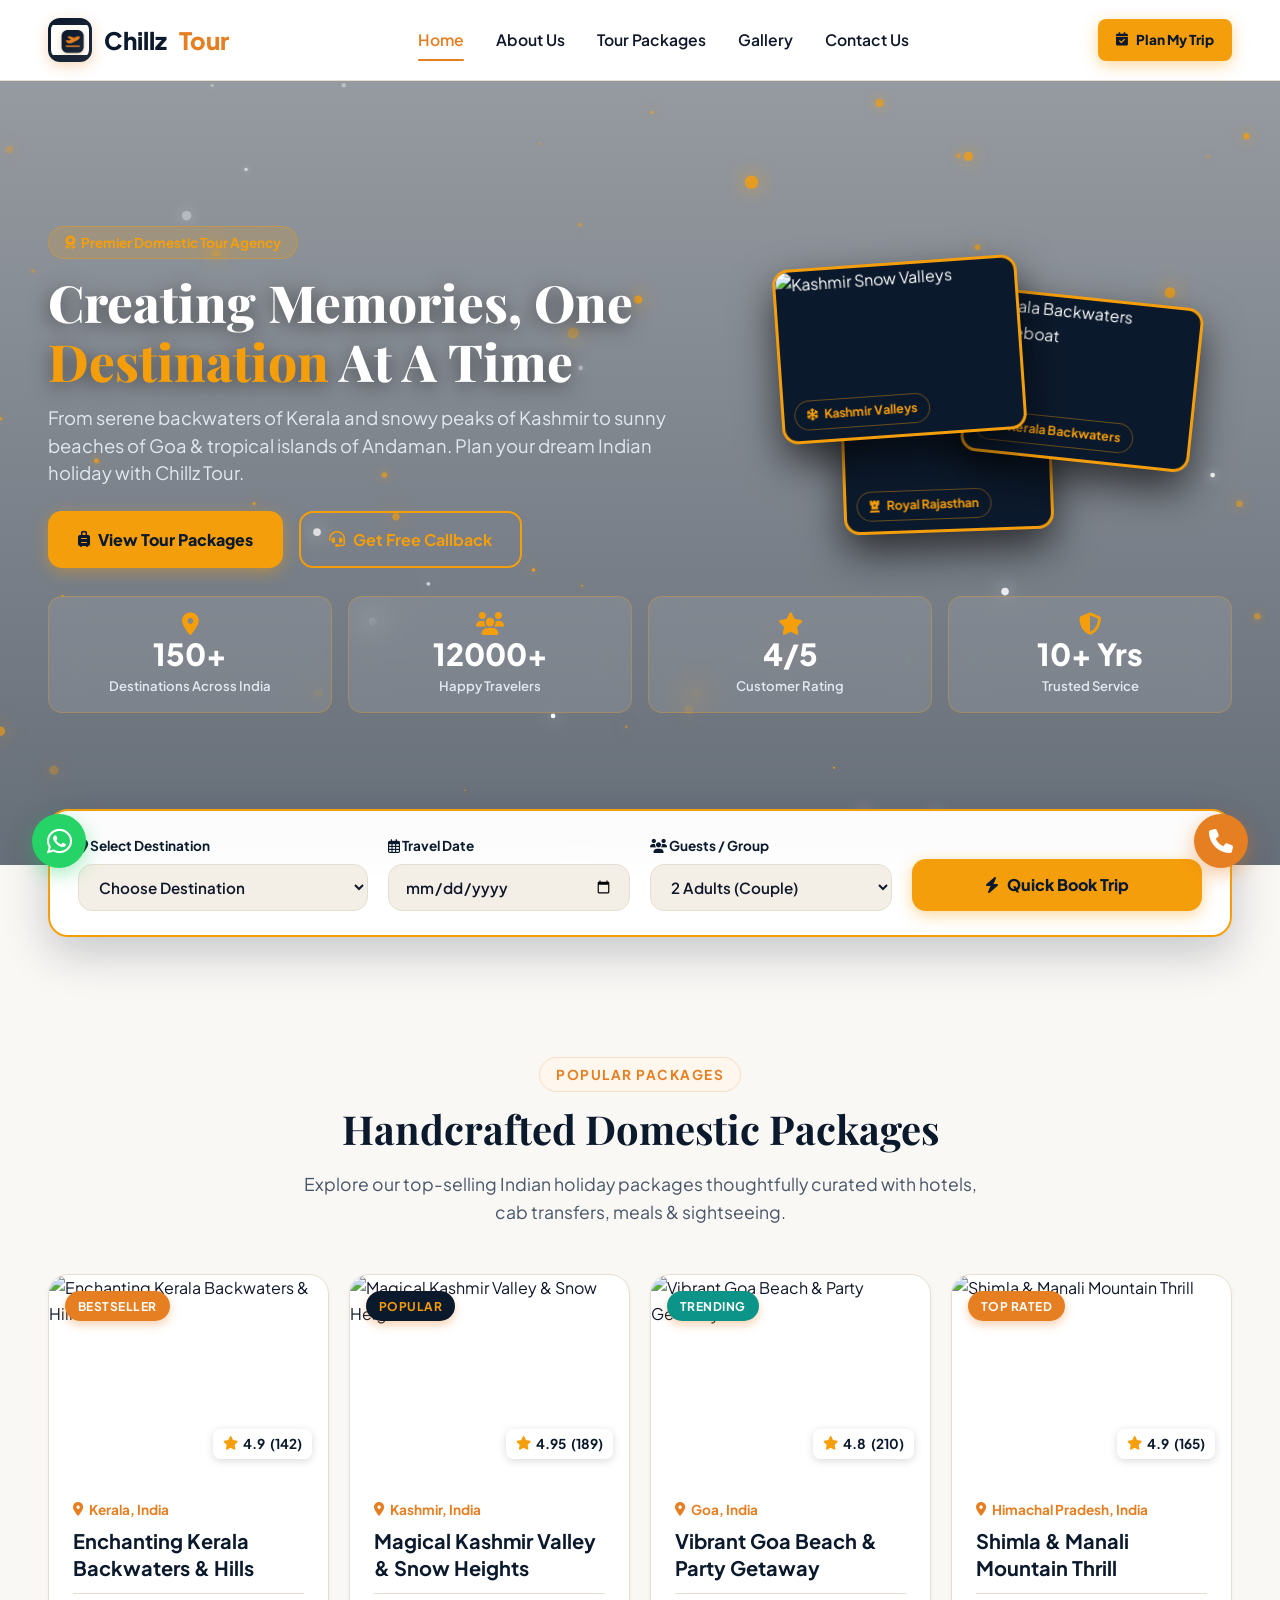
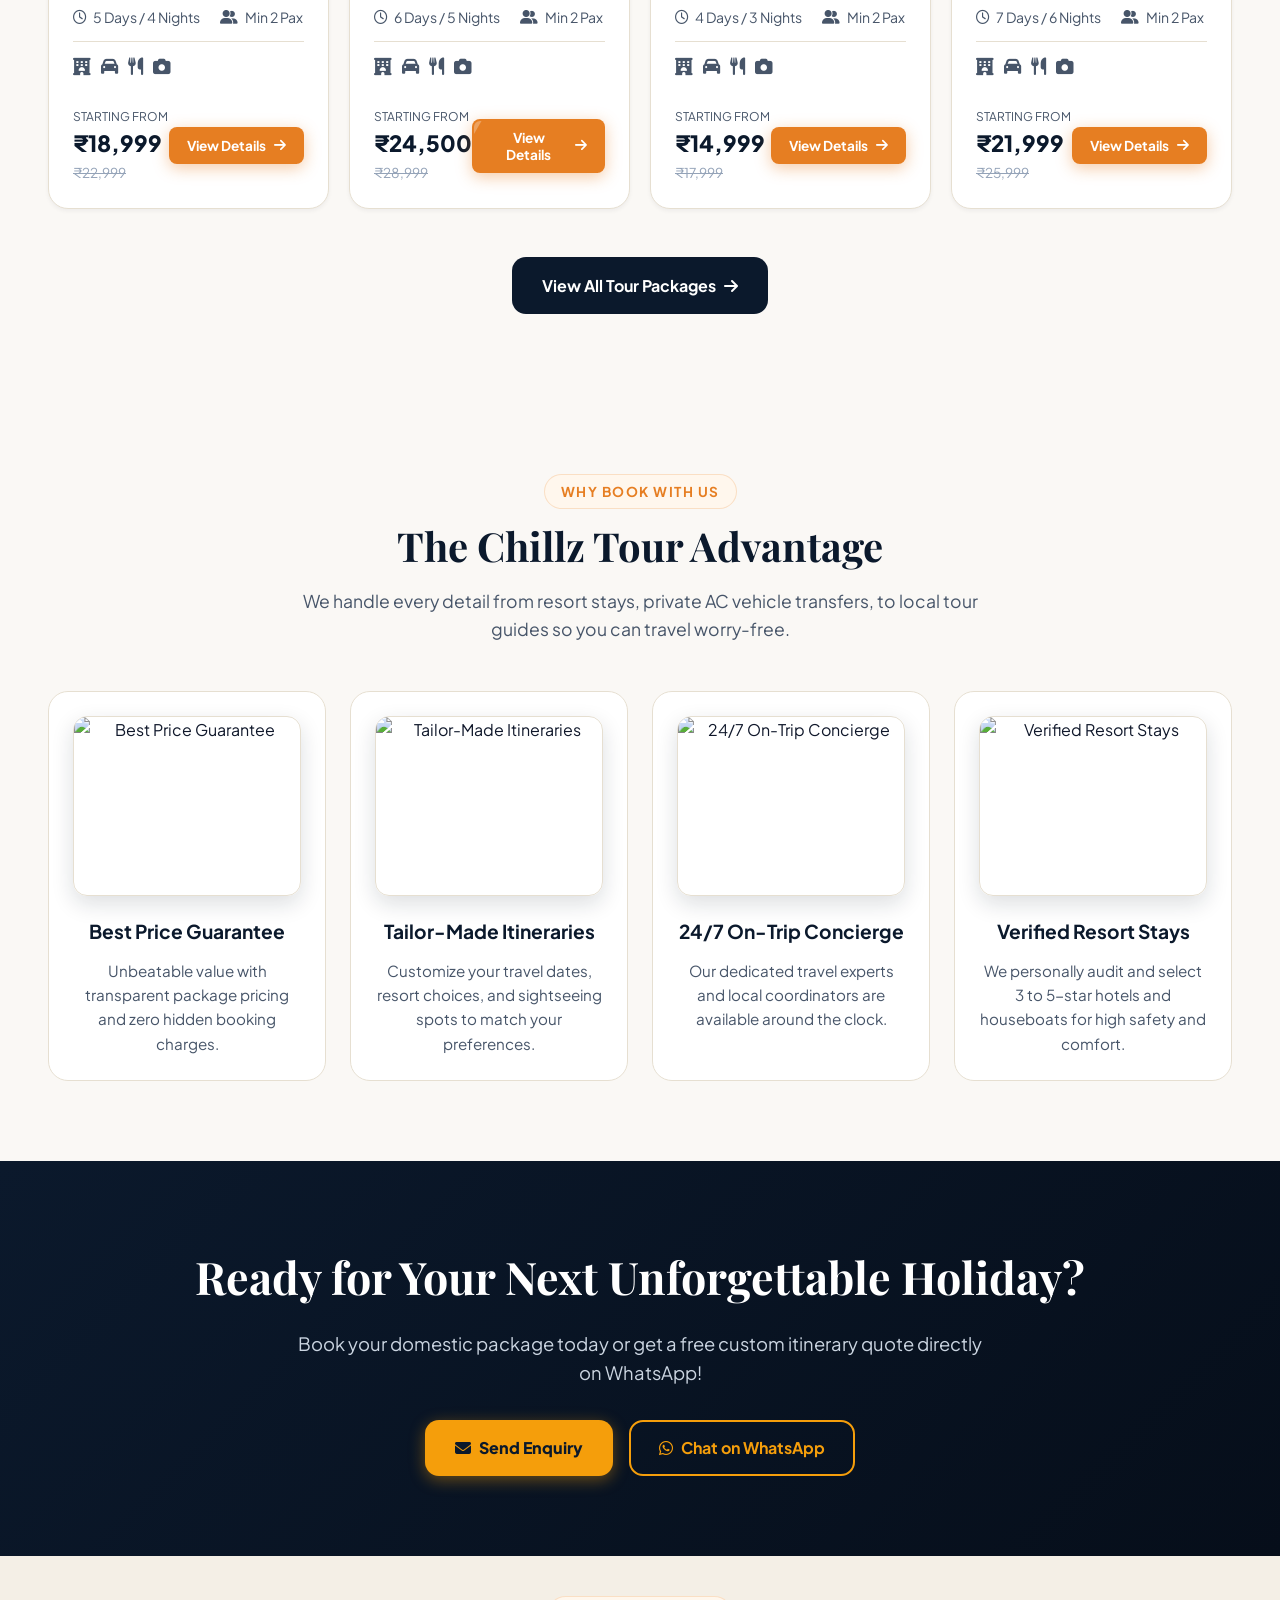
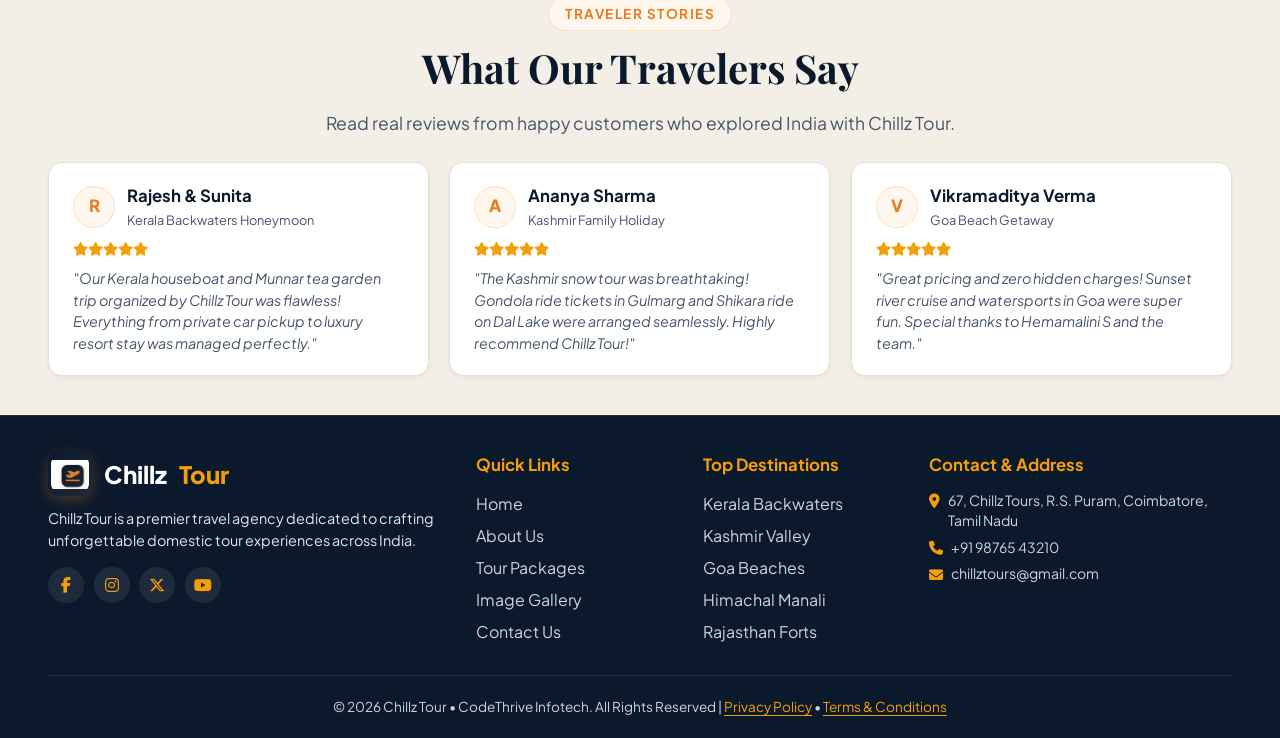
==== commit 39942c68: "Update preloader and navbar brand logos with custom uploaded airplane emblem" ====
--- a/index.html
+++ b/index.html
@@ -39,7 +39,7 @@
         <div class="ring-3d ring-1"></div>
         <div class="ring-3d ring-2"></div>
         <div class="preloader-icon-3d">
-          <i class="fa-solid fa-compass"></i>
+          <img src="images/logo.png" alt="Chillz Tour Logo" class="preloader-logo-img">
         </div>
       </div>
 
@@ -93,7 +93,7 @@
   <header class="header">
     <div class="container navbar">
       <a href="index.html" class="brand-logo">
-        <div class="brand-icon"><i class="fa-solid fa-plane-departure"></i></div>
+        <div class="brand-icon"><img src="images/logo.png" alt="Chillz Tour Logo"></div>
         Chillz<span>Tour</span>
       </a>
 
@@ -479,7 +479,7 @@
       <div class="footer-grid" data-aos="fade-up">
         <div class="footer-brand">
           <a href="index.html" class="brand-logo">
-            <div class="brand-icon"><i class="fa-solid fa-plane-departure"></i></div>
+            <div class="brand-icon"><img src="images/logo.png" alt="Chillz Tour Logo"></div>
             Chillz<span>Tour</span>
           </a>
           <p class="footer-text">Chillz Tour is a premier travel agency dedicated to crafting unforgettable domestic tour experiences across India.</p>
--- a/css/styles.css
+++ b/css/styles.css
@@ -233,6 +233,15 @@
   font-size: 1.4rem;
   box-shadow: 0 4px 14px rgba(230, 126, 34, 0.3);
   transition: transform 0.4s ease;
+  overflow: hidden;
+  padding: 3px;
+}
+
+.brand-icon img {
+  width: 100%;
+  height: 100%;
+  object-fit: contain;
+  border-radius: 9px;
 }
 
 .brand-logo:hover .brand-icon {
@@ -886,6 +895,150 @@
 
 .bg-alt {
   background-color: var(--bg-alt);
+}
+
+/* About Company Section Grid & Mobile Responsiveness */
+.about-company-grid {
+  display: grid;
+  grid-template-columns: 1fr 1fr;
+  gap: 3rem;
+  align-items: center;
+}
+
+.about-lead-text {
+  color: var(--text-muted);
+  font-size: 1.05rem;
+  margin-bottom: 1.25rem;
+  line-height: 1.6;
+}
+
+.about-stats-row {
+  display: flex;
+  gap: 2rem;
+  margin-top: 1.5rem;
+  flex-wrap: wrap;
+}
+
+.about-stat-item h4 {
+  font-size: 1.4rem;
+  font-weight: 800;
+  color: var(--dark-amethyst);
+}
+
+.about-stat-item p {
+  font-size: 0.9rem;
+  color: var(--text-muted);
+  margin-top: 0.2rem;
+}
+
+.about-image-wrapper {
+  position: relative;
+}
+
+.about-image-wrapper img {
+  width: 100%;
+  border-radius: var(--radius-lg);
+  box-shadow: var(--shadow-lg);
+  display: block;
+}
+
+.about-rating-badge {
+  position: absolute;
+  bottom: -20px;
+  left: -20px;
+  background: var(--bg-card);
+  padding: 1.25rem 1.5rem;
+  border-radius: var(--radius-md);
+  box-shadow: var(--shadow-md);
+  border: 1px solid var(--border);
+  display: flex;
+  align-items: center;
+  gap: 1rem;
+}
+
+.about-rating-badge .badge-icon {
+  width: 48px;
+  height: 48px;
+  background: var(--primary-light);
+  color: var(--dark-amethyst);
+  border-radius: 50%;
+  display: flex;
+  align-items: center;
+  justify-content: center;
+  font-size: 1.4rem;
+  flex-shrink: 0;
+}
+
+.about-rating-badge h4 {
+  font-size: 1.05rem;
+  font-weight: 800;
+  color: var(--secondary);
+  margin-bottom: 0.2rem;
+}
+
+.about-rating-badge p {
+  font-size: 0.85rem;
+  color: var(--text-muted);
+  margin: 0;
+}
+
+@media (max-width: 991px) {
+  .about-company-grid {
+    grid-template-columns: 1fr;
+    gap: 2.5rem;
+  }
+
+  .about-rating-badge {
+    position: relative;
+    bottom: 0;
+    left: 0;
+    margin-top: -1.5rem;
+    margin-left: 1rem;
+    margin-right: 1rem;
+    z-index: 2;
+  }
+}
+
+@media (max-width: 576px) {
+  .about-company-grid {
+    grid-template-columns: 1fr;
+    gap: 1.75rem;
+  }
+
+  .about-lead-text {
+    font-size: 0.95rem;
+    margin-bottom: 1rem;
+  }
+
+  .about-stats-row {
+    display: grid;
+    grid-template-columns: repeat(3, 1fr);
+    gap: 0.5rem;
+    margin-top: 1rem;
+    text-align: center;
+  }
+
+  .about-stat-item h4 {
+    font-size: 1.2rem;
+  }
+
+  .about-stat-item p {
+    font-size: 0.75rem;
+    line-height: 1.2;
+  }
+
+  .about-rating-badge {
+    position: relative;
+    bottom: 0;
+    left: 0;
+    margin-top: 1rem;
+    margin-left: 0;
+    margin-right: 0;
+    padding: 0.85rem 1rem;
+    width: 100%;
+    box-sizing: border-box;
+    justify-content: center;
+  }
 }
 
 /* Tour Packages Cards Grid */
@@ -2603,18 +2756,25 @@
 }
 
 .preloader-icon-3d {
-  width: 65px;
-  height: 65px;
-  background: linear-gradient(135deg, var(--sunset-gold), var(--saffron-gold));
-  color: var(--royal-navy);
+  width: 72px;
+  height: 72px;
+  background: var(--royal-navy);
   border-radius: 20px;
   display: flex;
   align-items: center;
   justify-content: center;
-  font-size: 2rem;
   box-shadow: 0 10px 30px rgba(245, 158, 11, 0.5);
   transform: translateZ(25px);
   animation: plane3DFloat 2s infinite ease-in-out;
+  overflow: hidden;
+  padding: 4px;
+}
+
+.preloader-logo-img {
+  width: 100%;
+  height: 100%;
+  object-fit: contain;
+  border-radius: 16px;
 }
 
 @keyframes plane3DFloat {
